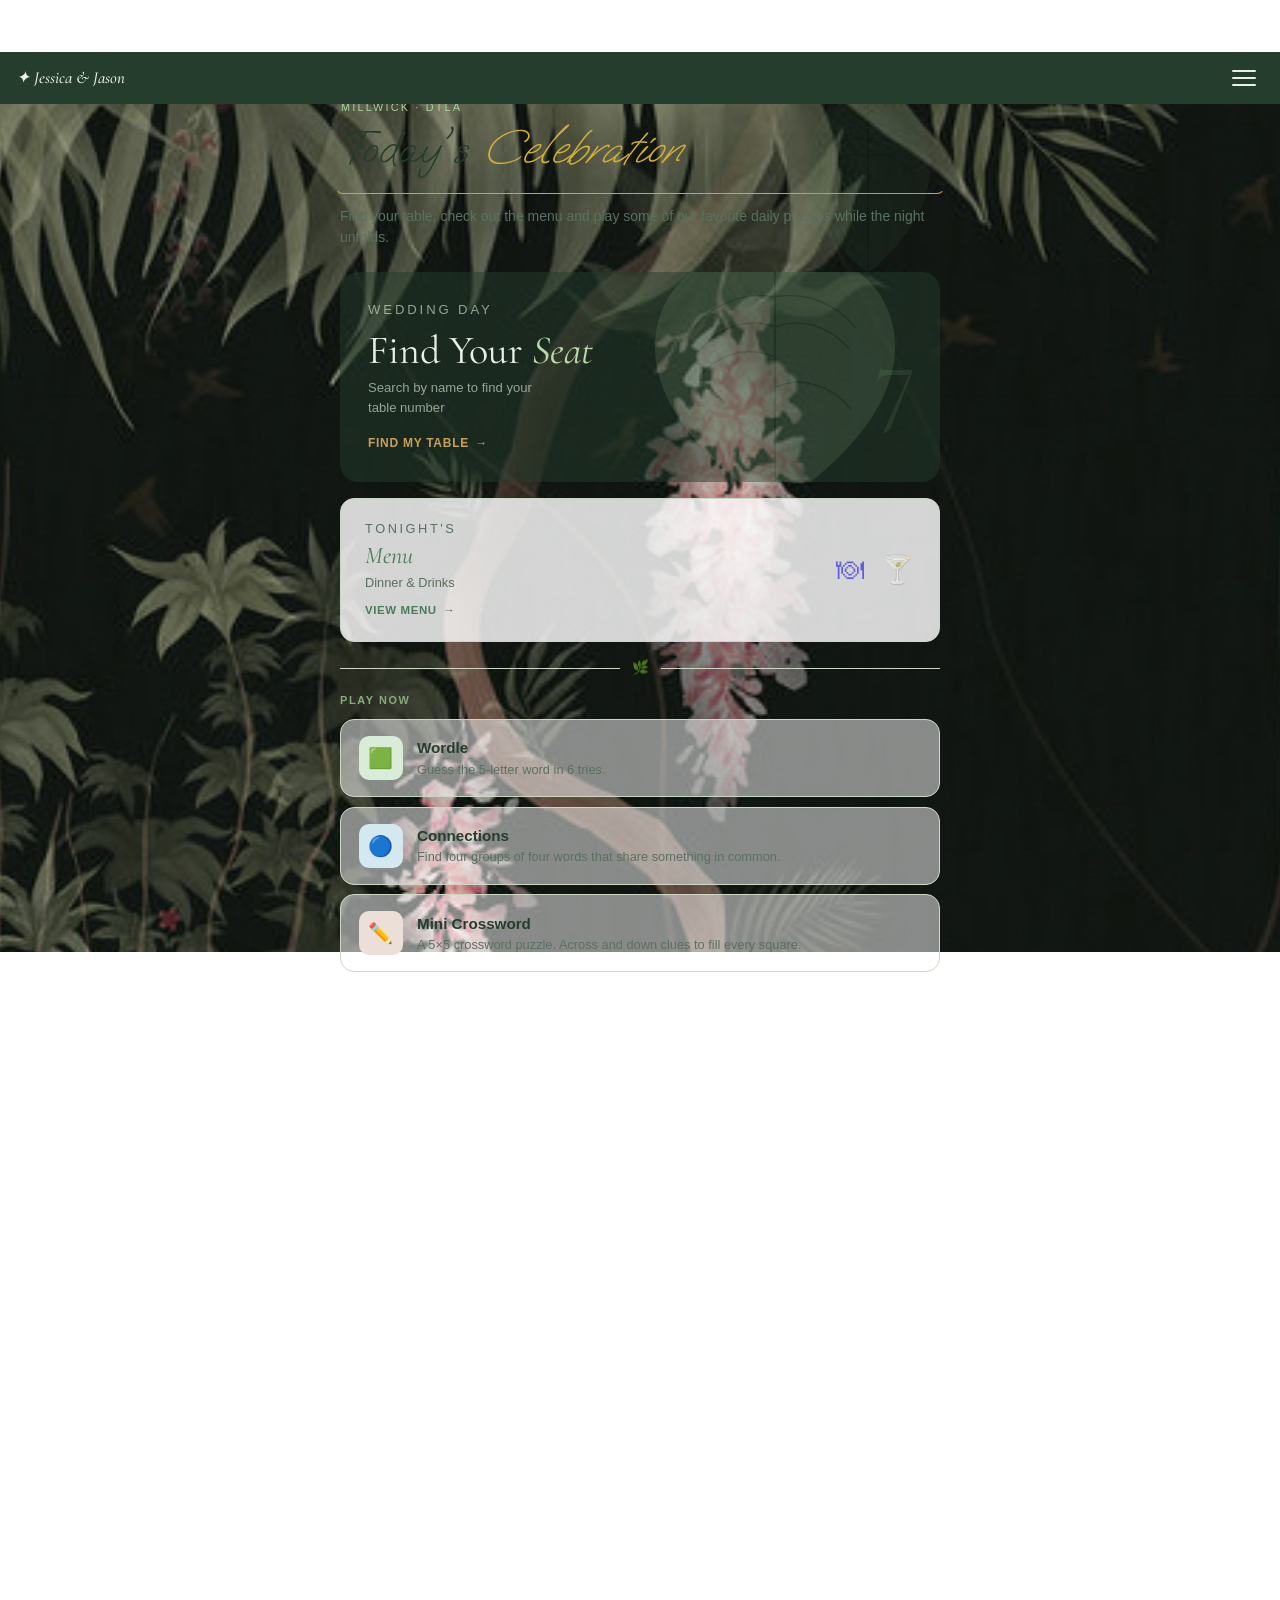
==== index.html @ 80c21cf7 "scrolling fix" ====
<!DOCTYPE html>
<html lang="en">
<head>
  <meta charset="UTF-8" />
  <link rel="icon" href="data:image/svg+xml,<svg xmlns='http://www.w3.org/2000/svg' viewBox='0 0 100 100'><text y='.9em' font-size='90'>🌿</text></svg>" />
  <meta name="viewport" content="width=device-width, initial-scale=1.0" />
  <title>Jessica & Jason</title>
  <link rel="stylesheet" href="style.css" />
  <link rel="preconnect" href="https://fonts.googleapis.com">
  <link href="https://fonts.googleapis.com/css2?family=Cormorant+Garamond:ital,wght@0,400;0,500;1,400;1,500&family=Oooh+Baby&display=swap" rel="stylesheet">
  <style>

    

    /* ============================================================
       BACKGROUND — on html element, never moves no matter what
       ============================================================ */

    /* The trick: put background on html, lock body, scroll an inner div */

    /* ============================================================
       SPLASH — full viewport height, normal scroll flow
       Chrome: JS below sets position:fixed so text never moves
       Safari: stays position:relative (fixed is buggy on Safari)
       ============================================================ */
    .splash {
      height: 100dvh;
      display: flex;
      flex-direction: column;
      align-items: center;
      justify-content: center;
      text-align: center;
      padding: 2rem;
      position: relative;
    }

    /* Chrome gets fixed splash via JS — this class is added by JS */
    .splash.fixed-splash {
      position: fixed;
      inset: 0;
      height: 100%;
      z-index: 10;
    }

    /* When splash is fixed, we need a spacer to push content below */
    .splash-spacer {
      display: none;
      height: 100dvh;
    }

    .splash-spacer.active {
      display: block;
    }

    .splash-eyebrow {
      font-size: 0.68rem;
      letter-spacing: 0.28em;
      text-transform: uppercase;
      color: rgba(255,255,255,0.65);
      margin-bottom: 1rem;
    }

    .splash-title {
      font-family: "Oooh Baby", cursive;
      font-size: clamp(2.8rem, 12vw, 5rem);
      font-weight: 100;
      color: #ffffff;
      line-height: 1.15;
      margin-bottom: 0.75rem;
      text-shadow: 0 2px 24px rgba(0,0,0,0.5);
    }

    .splash-title em {
      font-style: italic;
      color: #D3AF37;
    }

    .splash-sub {
      font-size: 0.875rem;
      color: rgba(255,255,255,0.6);
      max-width: 28ch;
      line-height: 1.6;
    }

    /* Bouncing scroll indicator */
    .scroll-hint {
      position: absolute;
      bottom: 2.5rem;
      left: 50%;
      transform: translateX(-50%);
      display: flex;
      flex-direction: column;
      align-items: center;
      gap: 0.4rem;
      color: rgba(255,255,255,0.4);
      font-size: 0.6rem;
      letter-spacing: 0.18em;
      text-transform: uppercase;
      white-space: nowrap;
      animation: bounce 2s ease infinite;
    }

    .scroll-hint::after {
      content: '↓';
      font-size: 1rem;
    }

    @keyframes bounce {
      0%, 100% { transform: translateX(-50%) translateY(0); }
      50%       { transform: translateX(-50%) translateY(8px); }
    }

    /* ============================================================
       CONTENT PANEL
       ============================================================ */
    .content-panel {
      background: transparent;
      border-radius: 24px 24px 0 0;
      position: relative;
      z-index: 5;
      padding: 2rem 1rem 4rem;
      will-change: transform;
    }

    .content-inner {
      max-width: 600px;
      margin: 0 auto;
    }

    /* ---- Hero inside content panel ---- */
    .hero {
      padding: 0 0 1.5rem;
      position: relative;
    }

    .hero-eyebrow {
      font-size: 0.68rem;
      letter-spacing: 0.2em;
      text-transform: uppercase;
      color: var(--sage-mid);
      margin-bottom: 0.5rem;
    }

    .hero p.desc {
      color: var(--text-muted);
      font-size: 0.875rem;
      margin-top: 0.5rem;
    }

    /* ---- Hero badge ---- */
    .hero-badge {
      border: 1px solid transparent;
      border-top-color: var(--gold-warm);
      border-bottom-color: var(--gold-warm);
      padding: 0.875rem 5px;
      margin: 0 -5px 0.75rem;
      width: calc(100% + 10px);
      background: rgba(255,255,255,0.0);
      border-radius: 8px;
    }

    .hero-badge .hero-eyebrow { color: #A8D299; }

    .hero h1 {
      font-family: "Oooh Baby", cursive;
      font-size: clamp(2.4rem, 8vw, 3rem);
      font-weight: 100;
      color: var(--forest);
      line-height: 1.1;
      margin-bottom: 0.2rem;
    }

    .hero h1 em {
      font-style: italic;
      color: #D3AF37;
    }

    /* ---- Leaf SVG watermark ---- */
    .leaf-watermark {
      position: absolute;
      right: -0.5rem;
      top: 0;
      opacity: 0.1;
      pointer-events: none;
    }

    /* ---- Find Your Seat tile ---- */
    .seat-tile {
      display: block;
      text-decoration: none;
      border-radius: 18px;
      overflow: hidden;
      position: relative;
      margin-bottom: 1rem;
      background: rgba(37, 61, 44, 0.5);
      min-height: 180px;
      padding: 1.75rem;
    }

    .seat-tile .tile-leaves {
      position: absolute;
      right: 0; top: 0; bottom: 0;
      width: 55%;
      opacity: 0.13;
      pointer-events: none;
      display: flex;
      align-items: center;
      justify-content: center;
    }

    .seat-tile-eyebrow {
      font-size: 0.65rem;
      letter-spacing: 0.22em;
      text-transform: uppercase;
      color: var(--gold-warm);
      margin-bottom: 0.5rem;
      position: relative;
    }

    .seat-tile h2 {
      font-family: 'Cormorant Garamond', Georgia, serif;
      font-size: clamp(1.8rem, 5vw, 2.5rem);
      font-weight: 400;
      color: #e8f0e4;
      line-height: 1.1;
      margin-bottom: 0.4rem;
      position: relative;
    }

    .seat-tile h2 em { font-style: italic; color: #b8d8a8; }

    .seat-tile p {
      font-size: 0.82rem;
      color: rgba(200,220,196,0.7);
      max-width: 26ch;
      position: relative;
    }

    .seat-tile .tile-cta {
      display: inline-flex;
      align-items: center;
      gap: 0.4rem;
      margin-top: 1rem;
      font-size: 0.75rem;
      font-weight: 600;
      color: var(--gold-warm);
      letter-spacing: 0.06em;
      text-transform: uppercase;
      position: relative;
    }

    .seat-tile .tile-cta::after { content: '→'; }

    .corner-number {
      position: absolute;
      right: 1.5rem;
      top: 50%;
      transform: translateY(-50%);
      font-family: 'Cormorant Garamond', Georgia, serif;
      font-size: 6rem;
      font-weight: 400;
      color: rgba(140,200,120,0.12);
      line-height: 1;
      user-select: none;
      transition: opacity 0.5s;
    }

    /* ---- Menu tile ---- */
    .menu-tile {
      display: flex;
      align-items: center;
      justify-content: space-between;
      text-decoration: none;
      border-radius: 14px;
      border: 1px solid var(--border);
      background: rgba(255,255,255,0.82);
      padding: 1.25rem 1.5rem;
      margin-bottom: 1rem;
    }

    .menu-tile-eyebrow {
      font-size: 0.65rem;
      letter-spacing: 0.2em;
      text-transform: uppercase;
      color: var(--sage-mid);
      margin-bottom: 0.3rem;
    }

    .menu-tile h2 {
      font-family: 'Cormorant Garamond', Georgia, serif;
      font-size: 1.5rem;
      font-weight: 400;
      color: var(--forest);
      line-height: 1.1;
      margin-bottom: 0.25rem;
    }

    .menu-tile h2 em { font-style: italic; color: var(--sage-deep); }
    .menu-tile p { font-size: 0.8rem; color: var(--text-muted); }

    .menu-tile .tile-cta {
      display: inline-flex;
      align-items: center;
      gap: 0.4rem;
      margin-top: 0.6rem;
      font-size: 0.72rem;
      font-weight: 600;
      color: var(--sage-deep);
      letter-spacing: 0.05em;
      text-transform: uppercase;
    }

    .menu-tile .tile-cta::after { content: '→'; }
    .menu-tile-icons { font-size: 1.75rem; flex-shrink: 0; opacity: 0.55; }

    /* ---- Divider ---- */
    .leaf-divider {
      display: flex;
      align-items: center;
      gap: 0.75rem;
      margin-bottom: 0.875rem;
      color: var(--sage-mid);
    }

    .leaf-divider::before,
    .leaf-divider::after {
      content: '';
      flex: 1;
      height: 1px;
      background: var(--border);
    }

    .leaf-divider span { font-size: 0.85rem; opacity: 0.7; }

    @media (max-width: 480px) {
      .seat-tile { padding: 1.25rem; min-height: 160px; }
      .corner-number { font-size: 4.5rem; right: 0.75rem; }
      .leaf-watermark { display: none; }
      .content-panel { padding: 1.5rem 1rem 4rem; }
    }
  </style>
</head>
<body>

  <script>
    // Background that never moves on Chrome or Safari mobile.
    // Approach: inject into <body> (not html), use screen dimensions,
    // and nest inside a fixed wrapper to force proper GPU compositing on Safari.
    (function() {
      var W = window.screen.width;
      var H = window.screen.height;
      var size = Math.max(W, H) + 200; // always oversized

      // Outer wrapper: fixed to viewport, never scrolls
      var wrap = document.createElement('div');
      wrap.style.cssText = [
        'position:fixed',
        'top:0','left:0',
        'width:100%','height:100%',
        'z-index:-1',
        'pointer-events:none',
        'overflow:hidden',
        // Force own compositing layer on Safari
        '-webkit-transform:translate3d(0,0,0)',
        'transform:translate3d(0,0,0)'
      ].join(';');

      // Inner div: the actual background, slightly oversized
      var bg = document.createElement('div');
      bg.style.cssText = [
        'position:absolute',
        'top:-50px','left:-50px',
        'width:calc(100% + 100px)',
        'height:' + size + 'px',
        'background-image:url("background.jpg")',
        'background-size:cover',
        'background-position:center top',
        'background-repeat:no-repeat',
        // Another compositing hint
        '-webkit-transform:translate3d(0,0,0)',
        'transform:translate3d(0,0,0)',
        'will-change:transform'
      ].join(';');

      wrap.appendChild(bg);
      document.body.insertBefore(wrap, document.body.firstChild);

      // Strip any competing CSS backgrounds
      document.documentElement.style.background = 'transparent';
      document.body.style.background = 'transparent';
    })();
  </script>

  <!-- NAV -->
  <nav class="site-nav">
    <a href="index.html" class="logo">✦ Jessica &amp; Jason</a>
    <button class="nav-toggle" id="navToggle" aria-label="Open menu">
      <span></span><span></span><span></span>
    </button>
    <ul class="nav-links" id="navLinks">
      <li><a href="find-your-seat.html">Find Seat</a></li>
      <li><a href="menu.html">Menu</a></li>
      <li><a href="wordle.html">Wordle</a></li>
      <li><a href="connections.html">Connections</a></li>
      <li><a href="crossword.html">Crossword</a></li>
    </ul>
  </nav>
  <script>
    (function() {
      var t = document.getElementById('navToggle');
      var l = document.getElementById('navLinks');
      if (!t) return;
      t.addEventListener('click', function() { t.classList.toggle('open'); l.classList.toggle('open'); });
      l.querySelectorAll('a').forEach(function(a) {
        a.addEventListener('click', function() { t.classList.remove('open'); l.classList.remove('open'); });
      });
    })();
  </script>

  <!-- SPLASH — full viewport, user scrolls naturally past it -->
  <div class="splash" id="splash">
    <p class="splash-eyebrow">Millwick · DTLA · September 5, 2026</p>
    <p class="splash-title">Today's <em>Celebration</em></p>
    <p class="splash-sub">Find your table, check out the menu, and play a few puzzles while the night unfolds.</p>
    <div class="scroll-hint">scroll</div>
  </div>
  <!-- Spacer only used on Chrome when splash is fixed -->
  <div class="splash-spacer" id="splashSpacer"></div>

  <!-- CONTENT PANEL — slides up naturally as user scrolls -->
  <div class="content-panel">
    <div class="content-inner">

      <div class="hero">
        <svg class="leaf-watermark" width="160" height="200" viewBox="0 0 180 220" fill="none" xmlns="http://www.w3.org/2000/svg">
          <path d="M90 210 C90 210 20 160 20 90 C20 40 55 10 90 10 C125 10 160 40 160 90 C160 160 90 210 90 210Z" fill="#4a7c59"/>
          <path d="M90 10 L90 210" stroke="#253d2c" stroke-width="1.5"/>
          <path d="M90 60 C70 55 50 65 40 80" stroke="#253d2c" stroke-width="1" stroke-linecap="round"/>
          <path d="M90 80 C75 72 58 78 48 92" stroke="#253d2c" stroke-width="1" stroke-linecap="round"/>
          <path d="M90 100 C72 92 56 98 46 112" stroke="#253d2c" stroke-width="1" stroke-linecap="round"/>
          <path d="M90 80 C105 72 122 78 132 92" stroke="#253d2c" stroke-width="1" stroke-linecap="round"/>
          <path d="M90 60 C110 55 130 65 140 80" stroke="#253d2c" stroke-width="1" stroke-linecap="round"/>
        </svg>
        <div class="hero-badge">
          <p class="hero-eyebrow">Millwick · DTLA</p>
          <h1>Today's <em>Celebration</em></h1>
        </div>
        <p class="desc">Find your table, check out the menu and play some of our favorite daily puzzles while the night unfolds.</p>
      </div>

      <!-- Find Your Seat -->
      <a href="find-your-seat.html" class="seat-tile">
        <div class="tile-leaves">
          <svg width="300" height="280" viewBox="0 0 300 280" fill="none" xmlns="http://www.w3.org/2000/svg">
            <path d="M150 270 C150 270 30 200 30 110 C30 45 88 8 150 8 C212 8 270 45 270 110 C270 200 150 270 150 270Z" fill="#b8d8a8"/>
            <path d="M150 8 L150 270" stroke="#4a7c59" stroke-width="2"/>
            <path d="M150 60 C118 54 88 68 70 90" stroke="#4a7c59" stroke-width="1.5" stroke-linecap="round"/>
            <path d="M150 90 C122 80 94 90 76 112" stroke="#4a7c59" stroke-width="1.5" stroke-linecap="round"/>
            <path d="M150 120 C120 108 92 118 74 140" stroke="#4a7c59" stroke-width="1.5" stroke-linecap="round"/>
            <path d="M150 150 C178 138 208 150 226 172" stroke="#4a7c59" stroke-width="1.5" stroke-linecap="round"/>
            <path d="M150 90 C178 80 206 90 224 112" stroke="#4a7c59" stroke-width="1.5" stroke-linecap="round"/>
            <path d="M150 60 C182 54 212 68 230 90" stroke="#4a7c59" stroke-width="1.5" stroke-linecap="round"/>
          </svg>
        </div>
        <p class="seat-tile-eyebrow">Wedding Day</p>
        <h2>Find Your <em>Seat</em></h2>
        <p>Search by name to find your table number</p>
        <span class="tile-cta">Find my table</span>
        <div class="corner-number" id="cornerNum">7</div>
      </a>

      <!-- Menu tile -->
      <a href="menu.html" class="menu-tile">
        <div class="menu-tile-left">
          <p class="menu-tile-eyebrow">Tonight's</p>
          <h2><em>Menu</em></h2>
          <p>Dinner &amp; Drinks</p>
          <span class="tile-cta">View menu</span>
        </div>
        <div class="menu-tile-icons">🍽&nbsp;&nbsp;🍸</div>
      </a>

      <div class="leaf-divider"><span>🌿</span></div>
      <p class="section-label">Play now</p>

      <div class="game-grid">
        <a href="wordle.html" class="game-card">
          <div class="icon icon-wordle">🟩</div>
          <div>
            <h2>Wordle</h2>
            <p>Guess the 5-letter word in 6 tries.</p>
          </div>
        </a>
        <a href="connections.html" class="game-card">
          <div class="icon icon-connect">🔵</div>
          <div>
            <h2>Connections</h2>
            <p>Find four groups of four words that share something in common.</p>
          </div>
        </a>
        <a href="crossword.html" class="game-card">
          <div class="icon icon-cross">✏️</div>
          <div>
            <h2>Mini Crossword</h2>
            <p>A 5×5 crossword puzzle. Across and down clues to fill every square.</p>
          </div>
        </a>
      </div>

    </div>
  </div>

  <script>
    const nums = [3, 7, 12, 5, 1, 9, 4, 8, 2, 6];
    let ni = 0;
    const el = document.getElementById('cornerNum');
    setInterval(() => {
      el.style.opacity = '0';
      setTimeout(() => {
        ni = (ni + 1) % nums.length;
        el.textContent = nums[ni];
        el.style.opacity = '1';
      }, 400);
    }, 3200);

    // ── Smooth one-time splash transition ──
    (function() {
      var splash = document.getElementById('splash');
      var spacer = document.getElementById('splashSpacer');
      var panel  = document.querySelector('.content-panel');
      var done   = false;

      var isSafari = /^((?!chrome|android).)*safari/i.test(navigator.userAgent);

      // Chrome: fix splash so it can't scroll with page
      if (!isSafari) {
        splash.classList.add('fixed-splash');
        spacer.classList.add('active');
      }

      function dismiss() {
        if (done) return;
        done = true;
        window.removeEventListener('scroll', dismiss);

        // Step 1: immediately stop any ongoing scroll momentum
        window.scrollTo({ top: window.scrollY, behavior: 'instant' });

        // Step 2: fade out splash over 600ms
        splash.style.transition = 'opacity 0.6s ease';
        splash.style.opacity = '0';

        // Step 3: simultaneously scroll to content top smoothly
        // Use a JS animation instead of scrollIntoView to control timing exactly
        var startY   = window.scrollY;
        var targetY  = panel.offsetTop;
        var duration = 600; // match splash fade
        var startT   = null;

        function easeInOut(t) {
          return t < 0.5 ? 2*t*t : -1+(4-2*t)*t;
        }

        function animateScroll(timestamp) {
          if (!startT) startT = timestamp;
          var progress = Math.min((timestamp - startT) / duration, 1);
          window.scrollTo(0, startY + (targetY - startY) * easeInOut(progress));
          if (progress < 1) {
            requestAnimationFrame(animateScroll);
          } else {
            // Step 4: remove splash + spacer after animation completes
            if (splash.parentNode) splash.parentNode.removeChild(splash);
            if (spacer && spacer.parentNode) spacer.parentNode.removeChild(spacer);

            // Step 5: lock — prevent scrolling above panel ever again
            var locked = panel.offsetTop;
            window.addEventListener('scroll', function lockScroll() {
              if (window.scrollY < locked - 5) {
                window.scrollTo({ top: locked, behavior: 'instant' });
              }
            }, { passive: true });
          }
        }

        requestAnimationFrame(animateScroll);
      }

      // Only allow dismiss after user has been on page for at least 2 seconds
      // AND has scrolled more than 80% of the viewport height intentionally
      var pageLoadTime = Date.now();

      function onScroll() {
        var timeOnPage = Date.now() - pageLoadTime;
        var scrolledEnough = window.scrollY > window.innerHeight * 0.8;
        var waitedEnough = timeOnPage > 2000;
        if (scrolledEnough && waitedEnough) dismiss();
      }

      window.addEventListener('scroll', onScroll, { passive: true });
    })();
  </script>
</body>
</html>
---- style.css ----
/* ==============================
   JESSICA & JASON — Millwick DTLA
   Mobile-first, optimized for phones
   ============================== */

@import url('https://fonts.googleapis.com/css2?family=Cormorant+Garamond:ital,wght@0,400;0,500;1,400;1,500&display=swap');

*, *::before, *::after { box-sizing: border-box; margin: 0; padding: 0; }

/* ============================================================
   BACKGROUND
   Handled entirely by JS in index.html using screen.height.
   This works on both Chrome and Safari mobile — no CSS background needed.
   ============================================================ */
html {
  /* Background set by JS using screen.height — works on both Chrome and Safari */
  background: transparent;
  min-height: 100%;
}

:root {
  --sage-pale:    #eef2ec;
  --sage-soft:    #d6e2d0;
  --sage-mid:     #8aab7e;
  --sage-deep:    #4a7c59;
  --forest:       #253d2c;
  --forest-dark:  #182a1e;
  --gold-warm:    #c8a05a;
  --gold-pale:    #f5ead8;
  --brick-warm:   #8b4f3a;
  --bg:           transparent;
  --surface:      rgba(255, 255, 255, 0.5);
  --border:       #ccd8c5;
  --text:         #1e2e22;
  --text-muted:   #5a7060;
  --radius:       8px;
  --radius-lg:    14px;
  --nav-h:        52px;
}

body {
  font-family: -apple-system, BlinkMacSystemFont, "Segoe UI", sans-serif;
  background: transparent;
  color: var(--text);
  min-height: 100vh;
  line-height: 1.5;
  -webkit-text-size-adjust: 100%;
  overflow-x: hidden;
}

/* ============================================================
   NAV
   ============================================================ */
.site-nav {
  background: var(--forest);
  padding: 0 1rem;
  display: flex;
  align-items: center;
  justify-content: space-between;
  height: var(--nav-h);
  position: sticky;
  top: 0;
  z-index: 200;
}

.site-nav .logo {
  font-family: 'Cormorant Garamond', Georgia, serif;
  font-size: 1.05rem;
  font-weight: 500;
  font-style: italic;
  text-decoration: none;
  color: #e8f0e4;
  white-space: nowrap;
  flex-shrink: 0;
}

.nav-toggle {
  display: flex;
  flex-direction: column;
  justify-content: center;
  gap: 5px;
  background: none;
  border: none;
  cursor: pointer;
  padding: 8px;
  margin-left: auto;
  z-index: 201;
  -webkit-tap-highlight-color: transparent;
}

.nav-toggle span {
  display: block;
  width: 24px;
  height: 2px;
  background: #e8f0e4;
  border-radius: 2px;
  transition: transform 0.25s ease, opacity 0.25s ease;
  transform-origin: center;
}

.nav-toggle.open span:nth-child(1) { transform: translateY(7px) rotate(45deg); }
.nav-toggle.open span:nth-child(2) { opacity: 0; transform: scaleX(0); }
.nav-toggle.open span:nth-child(3) { transform: translateY(-7px) rotate(-45deg); }

.nav-links {
  display: none;
  flex-direction: column;
  position: fixed;
  top: var(--nav-h);
  left: 0; right: 0;
  background: var(--forest-dark);
  list-style: none;
  padding: 0.5rem 0 1rem;
  z-index: 199;
  box-shadow: 0 8px 32px rgba(0,0,0,0.3);
}

.nav-links.open { display: flex; }
.nav-links li { width: 100%; }

.nav-links a {
  display: block;
  text-decoration: none;
  color: rgba(232,240,228,0.75);
  font-size: 1rem;
  font-weight: 500;
  padding: 0.9rem 1.5rem;
  border-bottom: 1px solid rgba(255,255,255,0.05);
  transition: background 0.15s, color 0.15s;
  -webkit-tap-highlight-color: transparent;
}

.nav-links a:active,
.nav-links a.active {
  background: rgba(255,255,255,0.08);
  color: #e8f0e4;
}

/* ---- PAGE LAYOUT ---- */
.page-wrapper {
  max-width: 600px;
  margin: 0 auto;
  padding: 1.25rem 1rem 3rem;
}

.page-title {
  font-family: 'Cormorant Garamond', Georgia, serif;
  font-size: 1.75rem;
  font-weight: 500;
  margin-bottom: 0.2rem;
  color: var(--forest);
}

.page-subtitle {
  color: var(--text-muted);
  font-size: 0.875rem;
  margin-bottom: 1.25rem;
}

/* ---- BUTTON ---- */
.btn {
  display: inline-flex;
  align-items: center;
  justify-content: center;
  gap: 0.4rem;
  padding: 0.65rem 1.1rem;
  border-radius: var(--radius);
  font-size: 0.875rem;
  font-weight: 600;
  cursor: pointer;
  border: none;
  transition: opacity 0.15s, transform 0.1s;
  -webkit-tap-highlight-color: transparent;
  touch-action: manipulation;
}

.btn:active { transform: scale(0.97); }
.btn-primary  { background: var(--forest); color: #e8f0e4; }
.btn-secondary { background: var(--surface); color: var(--text); border: 1px solid var(--border); }
.btn-secondary:active { background: var(--sage-pale); }

/* ---- GAME CARD ---- */
.game-grid { display: grid; grid-template-columns: 1fr; gap: 0.6rem; }

.game-card {
  background: var(--surface);
  border: 1px solid var(--border);
  border-radius: var(--radius-lg);
  padding: 1rem 1.1rem;
  text-decoration: none;
  color: var(--text);
  display: flex;
  align-items: center;
  gap: 0.9rem;
  -webkit-tap-highlight-color: transparent;
  touch-action: manipulation;
}

.game-card:active { border-color: var(--sage-mid); }

.game-card .icon {
  width: 44px; height: 44px;
  border-radius: 10px;
  display: flex; align-items: center; justify-content: center;
  font-size: 1.25rem;
  flex-shrink: 0;
}

.icon-wordle  { background: #d8ecd8; }
.icon-connect { background: #d4e8f0; }
.icon-cross   { background: #ecdfd8; }

.game-card h2 { font-size: 0.95rem; font-weight: 700; margin-bottom: 0.1rem; color: var(--forest); }
.game-card p  { font-size: 0.8rem; color: var(--text-muted); line-height: 1.3; }

/* ---- WIN / LOSE banner ---- */
.result-banner {
  padding: 0.875rem 1rem;
  border-radius: var(--radius);
  font-weight: 600;
  font-size: 0.9rem;
  text-align: center;
  margin-top: 1rem;
  display: none;
}
.result-banner.win  { background: #d8edd8; color: var(--sage-deep); border: 1px solid #b8d8b8; }
.result-banner.lose { background: #f5e8e4; color: var(--brick-warm); border: 1px solid #e0c8c0; }
.result-banner.show { display: block; }

/* ============================================================
   KEYBOARD — fixed to bottom on Wordle
   ============================================================ */
.keyboard {
  position: fixed;
  bottom: 0; left: 0; right: 0;
  background: var(--bg);
  border-top: 1px solid var(--border);
  padding: 8px 4px 12px;
  display: flex;
  flex-direction: column;
  gap: 5px;
  align-items: center;
  z-index: 100;
}

.keyboard-row {
  display: flex;
  gap: 4px;
  width: 100%;
  max-width: 500px;
  padding: 0 4px;
  justify-content: center;
}

.key {
  flex: 1;
  height: 46px;
  max-width: 38px;
  border-radius: 6px;
  border: none;
  background: var(--sage-soft);
  color: var(--text);
  font-size: 0.8rem;
  font-weight: 700;
  cursor: pointer;
  display: flex;
  align-items: center;
  justify-content: center;
  -webkit-tap-highlight-color: transparent;
  touch-action: manipulation;
  transition: background 0.1s;
}

.key.wide   { max-width: 52px; font-size: 0.65rem; }
.key.correct { background: var(--sage-deep); color: #fff; }
.key.present { background: var(--gold-warm); color: #fff; }
.key.absent  { background: #8a9e8a; color: #fff; }

/* ---- TOAST ---- */
.toast-container {
  position: fixed;
  top: calc(var(--nav-h) + 10px);
  left: 50%;
  transform: translateX(-50%);
  z-index: 999;
  display: flex;
  flex-direction: column;
  gap: 6px;
  pointer-events: none;
  align-items: center;
}

.toast {
  background: var(--forest);
  color: #e8f0e4;
  padding: 0.55rem 1.1rem;
  border-radius: 999px;
  font-size: 0.85rem;
  font-weight: 600;
  animation: toastIn 0.2s ease, toastOut 0.3s ease 1.7s forwards;
  white-space: nowrap;
}

@keyframes toastIn  { from { opacity:0; transform:translateY(-6px); } to { opacity:1; transform:translateY(0); } }
@keyframes toastOut { from { opacity:1; } to { opacity:0; } }

/* ---- SECTION LABEL ---- */
.section-label {
  font-size: 0.68rem;
  font-weight: 700;
  letter-spacing: 0.15em;
  text-transform: uppercase;
  color: var(--sage-mid);
  margin-bottom: 0.65rem;
}
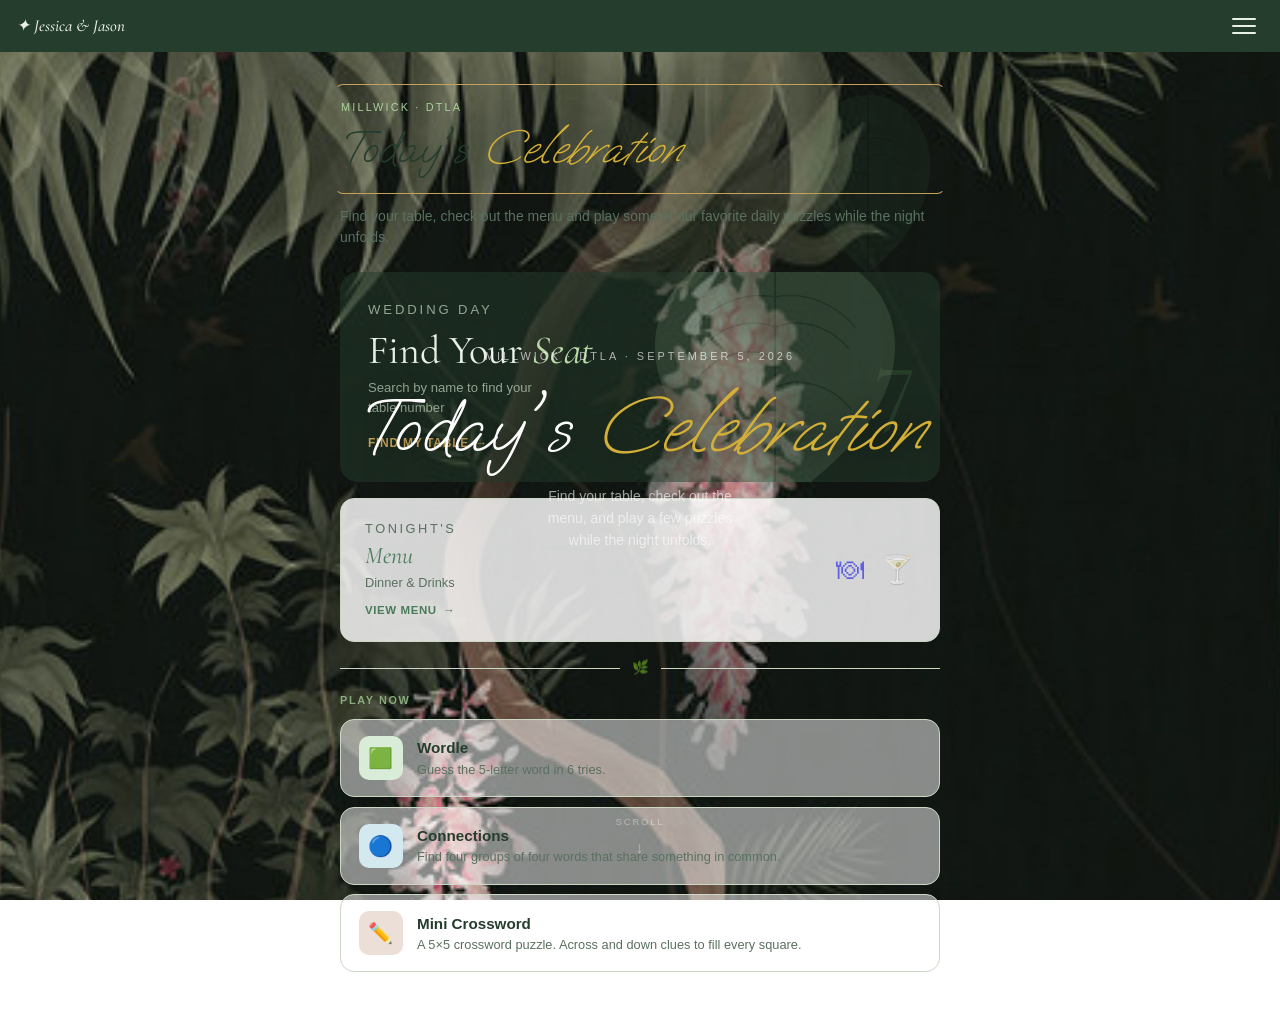
==== commit a5a4fba0: "scrolling fix" ====
--- a/index.html
+++ b/index.html
@@ -19,38 +19,31 @@
     /* The trick: put background on html, lock body, scroll an inner div */
 
     /* ============================================================
-       SPLASH — full viewport height, normal scroll flow
-       Chrome: JS below sets position:fixed so text never moves
-       Safari: stays position:relative (fixed is buggy on Safari)
+       SPLASH — fixed overlay on top of content, both browsers
+       Content panel is already at scroll position 0 underneath
        ============================================================ */
     .splash {
-      height: 100dvh;
+      position: fixed;
+      inset: 0;
+      z-index: 20;
       display: flex;
       flex-direction: column;
       align-items: center;
       justify-content: center;
       text-align: center;
       padding: 2rem;
-      position: relative;
-    }
-
-    /* Chrome gets fixed splash via JS — this class is added by JS */
-    .splash.fixed-splash {
-      position: fixed;
-      inset: 0;
-      height: 100%;
-      z-index: 10;
-    }
-
-    /* When splash is fixed, we need a spacer to push content below */
-    .splash-spacer {
-      display: none;
-      height: 100dvh;
-    }
-
-    .splash-spacer.active {
-      display: block;
-    }
+      /* Transition only opacity — no layout changes */
+      transition: opacity 0.7s ease;
+      pointer-events: all;
+    }
+
+    .splash.dismissed {
+      opacity: 0;
+      pointer-events: none;
+    }
+
+    /* Spacer not needed anymore — content is already at top */
+    .splash-spacer { display: none !important; }
 
     .splash-eyebrow {
       font-size: 0.68rem;
@@ -523,76 +516,36 @@
       }, 400);
     }, 3200);
 
-    // ── Smooth one-time splash transition ──
+    // ── Splash dismiss — overlay fades, no scroll jump, no repaint ──
+    // Splash is position:fixed so content panel is already at scrollY:0 beneath it.
+    // Dismiss = pure CSS opacity transition. Nothing moves. Nothing repaints.
     (function() {
-      var splash = document.getElementById('splash');
-      var spacer = document.getElementById('splashSpacer');
-      var panel  = document.querySelector('.content-panel');
-      var done   = false;
-
-      var isSafari = /^((?!chrome|android).)*safari/i.test(navigator.userAgent);
-
-      // Chrome: fix splash so it can't scroll with page
-      if (!isSafari) {
-        splash.classList.add('fixed-splash');
-        spacer.classList.add('active');
-      }
+      var splash       = document.getElementById('splash');
+      var done         = false;
+      var pageLoadTime = Date.now();
 
       function dismiss() {
         if (done) return;
         done = true;
-        window.removeEventListener('scroll', dismiss);
-
-        // Step 1: immediately stop any ongoing scroll momentum
-        window.scrollTo({ top: window.scrollY, behavior: 'instant' });
-
-        // Step 2: fade out splash over 600ms
-        splash.style.transition = 'opacity 0.6s ease';
-        splash.style.opacity = '0';
-
-        // Step 3: simultaneously scroll to content top smoothly
-        // Use a JS animation instead of scrollIntoView to control timing exactly
-        var startY   = window.scrollY;
-        var targetY  = panel.offsetTop;
-        var duration = 600; // match splash fade
-        var startT   = null;
-
-        function easeInOut(t) {
-          return t < 0.5 ? 2*t*t : -1+(4-2*t)*t;
-        }
-
-        function animateScroll(timestamp) {
-          if (!startT) startT = timestamp;
-          var progress = Math.min((timestamp - startT) / duration, 1);
-          window.scrollTo(0, startY + (targetY - startY) * easeInOut(progress));
-          if (progress < 1) {
-            requestAnimationFrame(animateScroll);
-          } else {
-            // Step 4: remove splash + spacer after animation completes
-            if (splash.parentNode) splash.parentNode.removeChild(splash);
-            if (spacer && spacer.parentNode) spacer.parentNode.removeChild(spacer);
-
-            // Step 5: lock — prevent scrolling above panel ever again
-            var locked = panel.offsetTop;
-            window.addEventListener('scroll', function lockScroll() {
-              if (window.scrollY < locked - 5) {
-                window.scrollTo({ top: locked, behavior: 'instant' });
-              }
-            }, { passive: true });
-          }
-        }
-
-        requestAnimationFrame(animateScroll);
+        window.removeEventListener('scroll', onScroll);
+
+        // Scroll back to top instantly (in case user scrolled)
+        // so content panel is fully visible at position 0
+        window.scrollTo({ top: 0, behavior: 'instant' });
+
+        // Fade out the fixed overlay — content beneath is already there
+        splash.classList.add('dismissed');
+
+        // Remove from DOM after CSS transition completes
+        setTimeout(function() {
+          if (splash.parentNode) splash.parentNode.removeChild(splash);
+        }, 800);
       }
 
-      // Only allow dismiss after user has been on page for at least 2 seconds
-      // AND has scrolled more than 80% of the viewport height intentionally
-      var pageLoadTime = Date.now();
-
       function onScroll() {
-        var timeOnPage = Date.now() - pageLoadTime;
+        var timeOnPage     = Date.now() - pageLoadTime;
         var scrolledEnough = window.scrollY > window.innerHeight * 0.8;
-        var waitedEnough = timeOnPage > 2000;
+        var waitedEnough   = timeOnPage > 2000;
         if (scrolledEnough && waitedEnough) dismiss();
       }
 
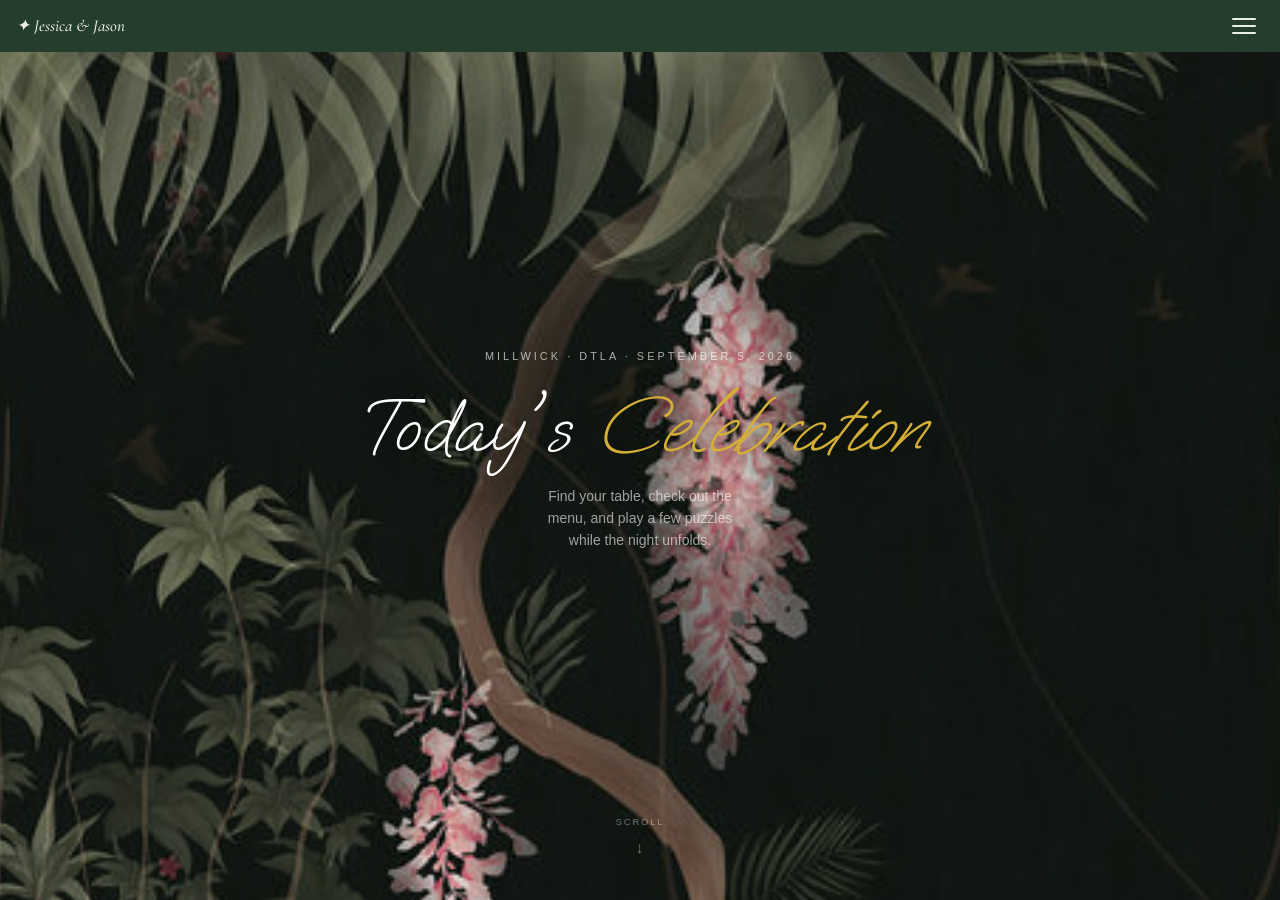
==== commit 45ad09cf: "scrolling fix" ====
--- a/index.html
+++ b/index.html
@@ -13,15 +13,26 @@
     
 
     /* ============================================================
-       BACKGROUND — on html element, never moves no matter what
+       LAYOUT — two fixed layers, independent scroll container
+       Splash: fixed, z-index 20, fades out
+       Content: fixed, z-index 5, always rendered, never moves
+       Scroll container: intercepts scroll events only
        ============================================================ */
 
-    /* The trick: put background on html, lock body, scroll an inner div */
-
-    /* ============================================================
-       SPLASH — fixed overlay on top of content, both browsers
-       Content panel is already at scroll position 0 underneath
-       ============================================================ */
+    /* Fake scroll container — just to capture scroll events */
+    .scroll-capture {
+      position: fixed;
+      inset: 0;
+      overflow-y: scroll;
+      z-index: 15; /* above content, below splash */
+      pointer-events: none; /* doesn't block taps */
+    }
+
+    .scroll-capture-inner {
+      height: 300vh; /* tall enough to scroll */
+    }
+
+    /* Splash: fixed, moves up via JS transform as user scrolls */
     .splash {
       position: fixed;
       inset: 0;
@@ -32,95 +43,45 @@
       justify-content: center;
       text-align: center;
       padding: 2rem;
-      /* Transition only opacity — no layout changes */
-      transition: opacity 0.7s ease;
       pointer-events: all;
+      will-change: transform, opacity;
     }
 
     .splash.dismissed {
       opacity: 0;
       pointer-events: none;
-    }
-
-    /* Spacer not needed anymore — content is already at top */
+      transition: opacity 0.4s ease;
+    }
+
+    /* Spacer not needed */
     .splash-spacer { display: none !important; }
 
-    .splash-eyebrow {
-      font-size: 0.68rem;
-      letter-spacing: 0.28em;
-      text-transform: uppercase;
-      color: rgba(255,255,255,0.65);
-      margin-bottom: 1rem;
-    }
-
-    .splash-title {
-      font-family: "Oooh Baby", cursive;
-      font-size: clamp(2.8rem, 12vw, 5rem);
-      font-weight: 100;
-      color: #ffffff;
-      line-height: 1.15;
-      margin-bottom: 0.75rem;
-      text-shadow: 0 2px 24px rgba(0,0,0,0.5);
-    }
-
-    .splash-title em {
-      font-style: italic;
-      color: #D3AF37;
-    }
-
-    .splash-sub {
-      font-size: 0.875rem;
-      color: rgba(255,255,255,0.6);
-      max-width: 28ch;
-      line-height: 1.6;
-    }
-
-    /* Bouncing scroll indicator */
-    .scroll-hint {
-      position: absolute;
-      bottom: 2.5rem;
-      left: 50%;
-      transform: translateX(-50%);
-      display: flex;
-      flex-direction: column;
-      align-items: center;
-      gap: 0.4rem;
-      color: rgba(255,255,255,0.4);
-      font-size: 0.6rem;
-      letter-spacing: 0.18em;
-      text-transform: uppercase;
-      white-space: nowrap;
-      animation: bounce 2s ease infinite;
-    }
-
-    .scroll-hint::after {
-      content: '↓';
-      font-size: 1rem;
-    }
-
-    @keyframes bounce {
-      0%, 100% { transform: translateX(-50%) translateY(0); }
-      50%       { transform: translateX(-50%) translateY(8px); }
-    }
-
-    /* ============================================================
-       CONTENT PANEL
-       ============================================================ */
+    /* Content panel: fixed, slides up from below via JS transform */
     .content-panel {
+      position: fixed;
+      inset: 0;
+      z-index: 5;
+      overflow-y: auto;
+      -webkit-overflow-scrolling: touch;
       background: transparent;
-      border-radius: 24px 24px 0 0;
-      position: relative;
-      z-index: 5;
-      padding: 2rem 1rem 4rem;
-      will-change: transform;
-    }
-
-    .content-inner {
+      pointer-events: none;
+      will-change: transform, opacity;
+      /* Starts below viewport */
+      transform: translateY(100vh);
+    }
+
+    .content-panel.visible {
+      pointer-events: all;
+      overflow-y: auto;
+    }
+
+    .content-panel-inner {
       max-width: 600px;
       margin: 0 auto;
-    }
-
-    /* ---- Hero inside content panel ---- */
+      padding: 2rem 1rem 4rem;
+    }
+
+    /* ---- Hero ---- */
     .hero {
       padding: 0 0 1.5rem;
       position: relative;
@@ -140,7 +101,6 @@
       margin-top: 0.5rem;
     }
 
-    /* ---- Hero badge ---- */
     .hero-badge {
       border: 1px solid transparent;
       border-top-color: var(--gold-warm);
@@ -168,7 +128,6 @@
       color: #D3AF37;
     }
 
-    /* ---- Leaf SVG watermark ---- */
     .leaf-watermark {
       position: absolute;
       right: -0.5rem;
@@ -177,7 +136,7 @@
       pointer-events: none;
     }
 
-    /* ---- Find Your Seat tile ---- */
+    /* ---- Seat tile ---- */
     .seat-tile {
       display: block;
       text-decoration: none;
@@ -266,7 +225,7 @@
       text-decoration: none;
       border-radius: 14px;
       border: 1px solid var(--border);
-      background: rgba(255,255,255,0.82);
+      background: rgba(255, 255, 255, 0.5);
       padding: 1.25rem 1.5rem;
       margin-bottom: 1rem;
     }
@@ -325,11 +284,61 @@
 
     .leaf-divider span { font-size: 0.85rem; opacity: 0.7; }
 
+    .splash-eyebrow {
+      font-size: 0.68rem;
+      letter-spacing: 0.28em;
+      text-transform: uppercase;
+      color: rgba(255,255,255,0.65);
+      margin-bottom: 1rem;
+    }
+
+    .splash-title {
+      font-family: "Oooh Baby", cursive;
+      font-size: clamp(2.8rem, 12vw, 5rem);
+      font-weight: 100;
+      color: #ffffff;
+      line-height: 1.15;
+      margin-bottom: 0.75rem;
+      text-shadow: 0 2px 24px rgba(0,0,0,0.5);
+    }
+
+    .splash-title em { font-style: italic; color: #D3AF37; }
+
+    .splash-sub {
+      font-size: 0.875rem;
+      color: rgba(255,255,255,0.6);
+      max-width: 28ch;
+      line-height: 1.6;
+    }
+
+    .scroll-hint {
+      position: absolute;
+      bottom: 2.5rem;
+      left: 50%;
+      transform: translateX(-50%);
+      display: flex;
+      flex-direction: column;
+      align-items: center;
+      gap: 0.4rem;
+      color: rgba(255,255,255,0.4);
+      font-size: 0.6rem;
+      letter-spacing: 0.18em;
+      text-transform: uppercase;
+      white-space: nowrap;
+      animation: bounce 2s ease infinite;
+    }
+
+    .scroll-hint::after { content: '↓'; font-size: 1rem; }
+
+    @keyframes bounce {
+      0%, 100% { transform: translateX(-50%) translateY(0); }
+      50%       { transform: translateX(-50%) translateY(8px); }
+    }
+
     @media (max-width: 480px) {
       .seat-tile { padding: 1.25rem; min-height: 160px; }
       .corner-number { font-size: 4.5rem; right: 0.75rem; }
       .leaf-watermark { display: none; }
-      .content-panel { padding: 1.5rem 1rem 4rem; }
     }
   </style>
 </head>
@@ -410,19 +419,22 @@
     })();
   </script>
 
-  <!-- SPLASH — full viewport, user scrolls naturally past it -->
+  <!-- SCROLL CAPTURE — intercepts scroll events, invisible -->
+  <div class="scroll-capture" id="scrollCapture">
+    <div class="scroll-capture-inner"></div>
+  </div>
+
+  <!-- SPLASH — fixed overlay, fades out on dismiss -->
   <div class="splash" id="splash">
     <p class="splash-eyebrow">Millwick · DTLA · September 5, 2026</p>
     <p class="splash-title">Today's <em>Celebration</em></p>
     <p class="splash-sub">Find your table, check out the menu, and play a few puzzles while the night unfolds.</p>
     <div class="scroll-hint">scroll</div>
   </div>
-  <!-- Spacer only used on Chrome when splash is fixed -->
-  <div class="splash-spacer" id="splashSpacer"></div>
-
-  <!-- CONTENT PANEL — slides up naturally as user scrolls -->
-  <div class="content-panel">
-    <div class="content-inner">
+
+  <!-- CONTENT PANEL — fixed, always rendered, fades in on dismiss -->
+  <div class="content-panel" id="contentPanel">
+    <div class="content-panel-inner">
 
       <div class="hero">
         <svg class="leaf-watermark" width="160" height="200" viewBox="0 0 180 220" fill="none" xmlns="http://www.w3.org/2000/svg">
@@ -504,6 +516,7 @@
   </div>
 
   <script>
+    // Corner number cycling
     const nums = [3, 7, 12, 5, 1, 9, 4, 8, 2, 6];
     let ni = 0;
     const el = document.getElementById('cornerNum');
@@ -516,40 +529,64 @@
       }, 400);
     }, 3200);
 
-    // ── Splash dismiss — overlay fades, no scroll jump, no repaint ──
-    // Splash is position:fixed so content panel is already at scrollY:0 beneath it.
-    // Dismiss = pure CSS opacity transition. Nothing moves. Nothing repaints.
+    // ── Parallax scroll reveal ──
+    // Scroll capture intercepts scroll — splash moves UP, content slides UP from below.
+    // Both driven by JS transforms — no DOM reflow, no repaint, no flicker.
     (function() {
-      var splash       = document.getElementById('splash');
-      var done         = false;
-      var pageLoadTime = Date.now();
-
-      function dismiss() {
+      var splash        = document.getElementById('splash');
+      var panel         = document.getElementById('contentPanel');
+      var scrollCapture = document.getElementById('scrollCapture');
+      var done          = false;
+      var pageLoadTime  = Date.now();
+      var vh            = window.innerHeight;
+
+      // Enable scroll capture
+      scrollCapture.style.pointerEvents = 'all';
+
+      function easeOut(t) {
+        return 1 - Math.pow(1 - t, 3);
+      }
+
+      function onScroll() {
         if (done) return;
-        done = true;
-        window.removeEventListener('scroll', onScroll);
-
-        // Scroll back to top instantly (in case user scrolled)
-        // so content panel is fully visible at position 0
-        window.scrollTo({ top: 0, behavior: 'instant' });
-
-        // Fade out the fixed overlay — content beneath is already there
-        splash.classList.add('dismissed');
-
-        // Remove from DOM after CSS transition completes
-        setTimeout(function() {
-          if (splash.parentNode) splash.parentNode.removeChild(splash);
-        }, 800);
+
+        var scrollTop  = scrollCapture.scrollTop;
+        var maxScroll  = scrollCapture.scrollHeight - vh;
+        var progress   = Math.min(scrollTop / maxScroll, 1); // 0 → 1
+        var eased      = easeOut(progress);
+
+        // Splash: translate upward as user scrolls (moves off screen top)
+        splash.style.transform = 'translateY(' + (-eased * vh) + 'px)';
+
+        // Content panel: slide up from below (starts at vh, ends at 0)
+        panel.style.transform = 'translateY(' + ((1 - eased) * vh) + 'px)';
+
+        // Also fade splash out as it moves
+        splash.style.opacity = String(1 - eased);
+
+        // Check trigger: 80% scrolled AND 2 seconds on page
+        var timeOnPage     = Date.now() - pageLoadTime;
+        var scrolledEnough = progress >= 0.8;
+        var waitedEnough   = timeOnPage > 2000;
+
+        if (scrolledEnough && waitedEnough) {
+          done = true;
+          scrollCapture.removeEventListener('scroll', onScroll);
+
+          // Snap both to final position cleanly
+          splash.classList.add('dismissed');
+          panel.style.transform = 'translateY(0)';
+          panel.classList.add('visible');
+
+          // Brief delay then hide scroll capture and clean up splash
+          setTimeout(function() {
+            scrollCapture.style.display = 'none';
+            if (splash.parentNode) splash.parentNode.removeChild(splash);
+          }, 500);
+        }
       }
 
-      function onScroll() {
-        var timeOnPage     = Date.now() - pageLoadTime;
-        var scrolledEnough = window.scrollY > window.innerHeight * 0.8;
-        var waitedEnough   = timeOnPage > 2000;
-        if (scrolledEnough && waitedEnough) dismiss();
-      }
-
-      window.addEventListener('scroll', onScroll, { passive: true });
+      scrollCapture.addEventListener('scroll', onScroll, { passive: true });
     })();
   </script>
 </body>
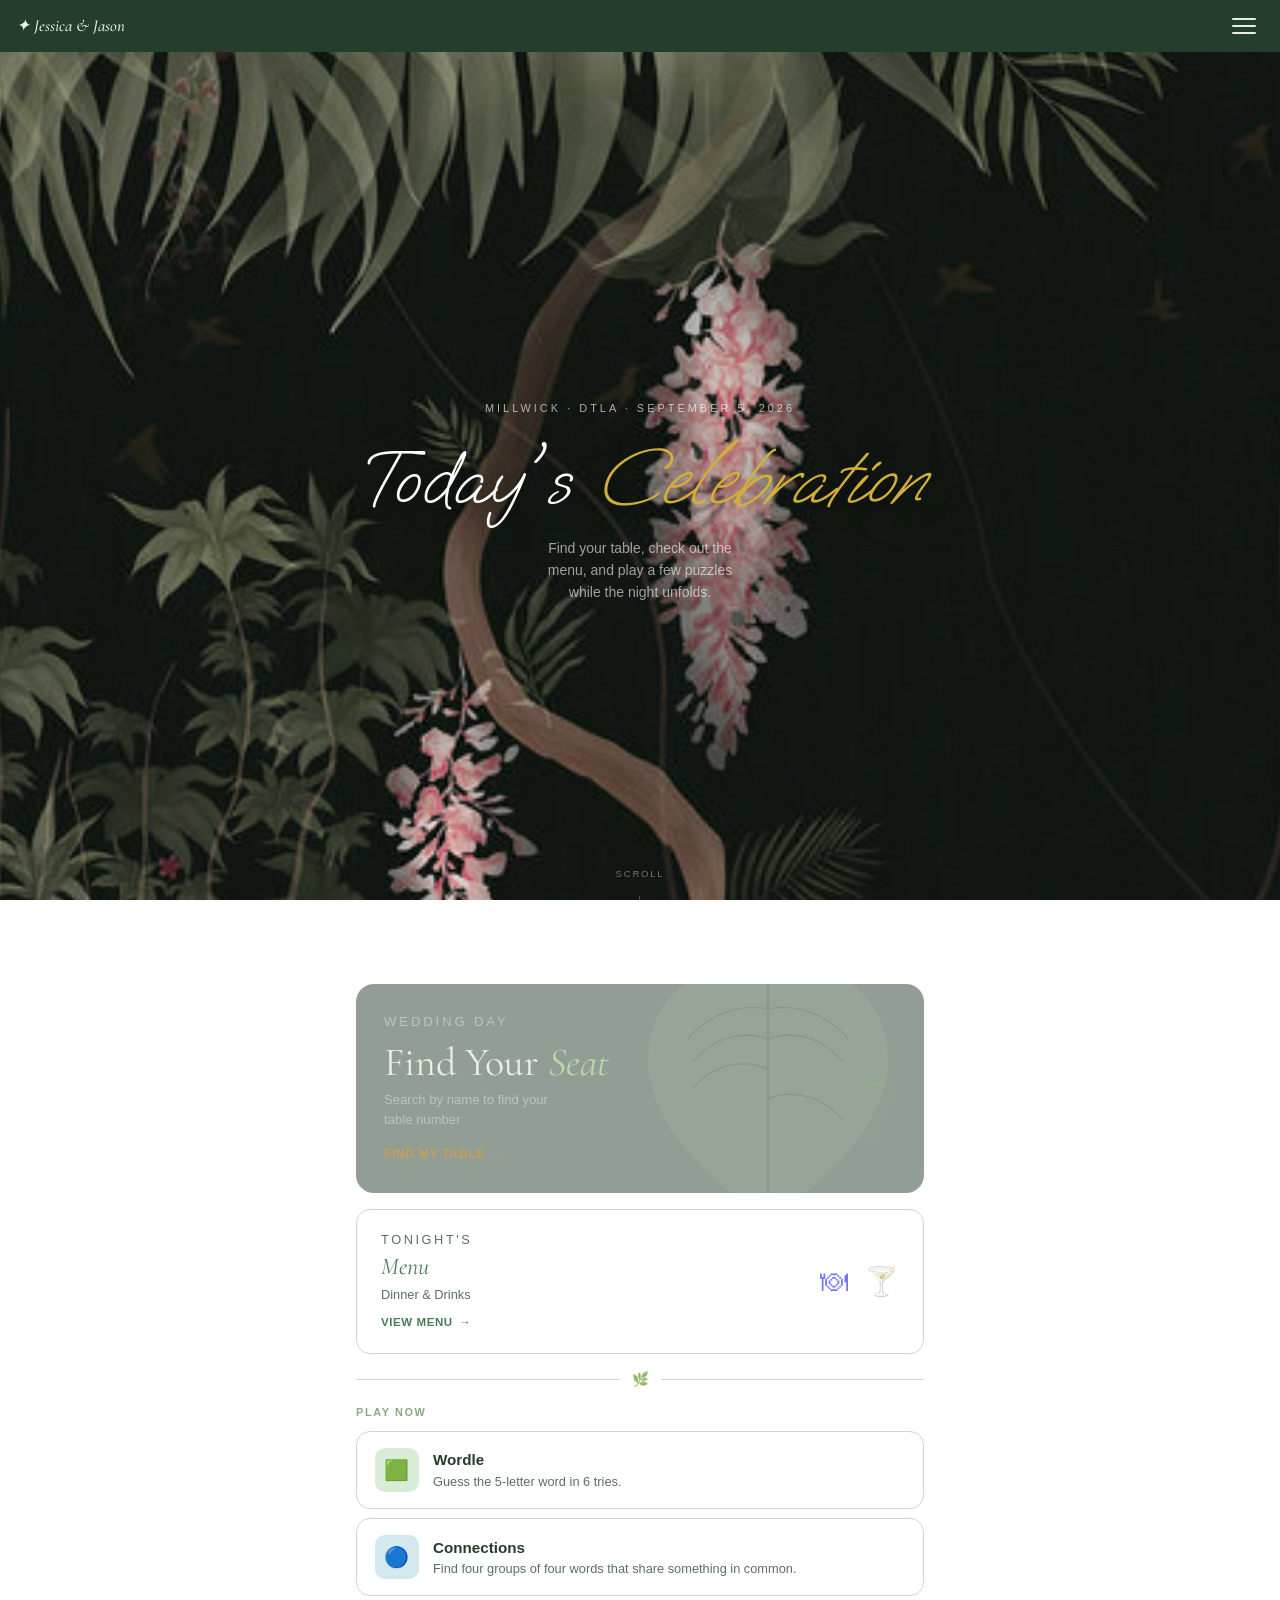
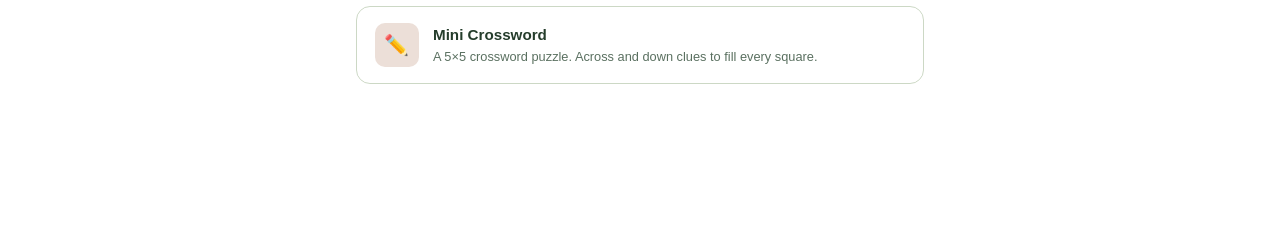
==== commit d9e7c621: "fix main pg" ====
--- a/index.html
+++ b/index.html
@@ -19,60 +19,33 @@
        Scroll container: intercepts scroll events only
        ============================================================ */
 
-    /* Fake scroll container — just to capture scroll events */
-    .scroll-capture {
-      position: fixed;
-      inset: 0;
-      overflow-y: scroll;
-      z-index: 15; /* above content, below splash */
-      pointer-events: none; /* doesn't block taps */
-    }
-
-    .scroll-capture-inner {
-      height: 300vh; /* tall enough to scroll */
-    }
-
-    /* Splash: fixed, moves up via JS transform as user scrolls */
+    /* Splash: normal flow, user physically scrolls past it */
     .splash {
-      position: fixed;
-      inset: 0;
-      z-index: 20;
+      height: 100dvh;
       display: flex;
       flex-direction: column;
       align-items: center;
       justify-content: center;
       text-align: center;
       padding: 2rem;
-      pointer-events: all;
-      will-change: transform, opacity;
-    }
-
-    .splash.dismissed {
-      opacity: 0;
-      pointer-events: none;
-      transition: opacity 0.4s ease;
+      position: relative;
+      z-index: 2;
+      /* No transition needed — physically scrolls off screen */
     }
 
     /* Spacer not needed */
     .splash-spacer { display: none !important; }
 
-    /* Content panel: fixed, slides up from below via JS transform */
+    /* Content panel: normal flow, sits below splash */
     .content-panel {
-      position: fixed;
-      inset: 0;
-      z-index: 5;
-      overflow-y: auto;
-      -webkit-overflow-scrolling: touch;
+      position: relative;
+      z-index: 1;
       background: transparent;
-      pointer-events: none;
-      will-change: transform, opacity;
-      /* Starts below viewport */
-      transform: translateY(100vh);
+      min-height: 100vh;
     }
 
     .content-panel.visible {
-      pointer-events: all;
-      overflow-y: auto;
+      /* nothing extra needed — already visible */
     }
 
     .content-panel-inner {
@@ -419,11 +392,6 @@
     })();
   </script>
 
-  <!-- SCROLL CAPTURE — intercepts scroll events, invisible -->
-  <div class="scroll-capture" id="scrollCapture">
-    <div class="scroll-capture-inner"></div>
-  </div>
-
   <!-- SPLASH — fixed overlay, fades out on dismiss -->
   <div class="splash" id="splash">
     <p class="splash-eyebrow">Millwick · DTLA · September 5, 2026</p>
@@ -435,23 +403,6 @@
   <!-- CONTENT PANEL — fixed, always rendered, fades in on dismiss -->
   <div class="content-panel" id="contentPanel">
     <div class="content-panel-inner">
-
-      <div class="hero">
-        <svg class="leaf-watermark" width="160" height="200" viewBox="0 0 180 220" fill="none" xmlns="http://www.w3.org/2000/svg">
-          <path d="M90 210 C90 210 20 160 20 90 C20 40 55 10 90 10 C125 10 160 40 160 90 C160 160 90 210 90 210Z" fill="#4a7c59"/>
-          <path d="M90 10 L90 210" stroke="#253d2c" stroke-width="1.5"/>
-          <path d="M90 60 C70 55 50 65 40 80" stroke="#253d2c" stroke-width="1" stroke-linecap="round"/>
-          <path d="M90 80 C75 72 58 78 48 92" stroke="#253d2c" stroke-width="1" stroke-linecap="round"/>
-          <path d="M90 100 C72 92 56 98 46 112" stroke="#253d2c" stroke-width="1" stroke-linecap="round"/>
-          <path d="M90 80 C105 72 122 78 132 92" stroke="#253d2c" stroke-width="1" stroke-linecap="round"/>
-          <path d="M90 60 C110 55 130 65 140 80" stroke="#253d2c" stroke-width="1" stroke-linecap="round"/>
-        </svg>
-        <div class="hero-badge">
-          <p class="hero-eyebrow">Millwick · DTLA</p>
-          <h1>Today's <em>Celebration</em></h1>
-        </div>
-        <p class="desc">Find your table, check out the menu and play some of our favorite daily puzzles while the night unfolds.</p>
-      </div>
 
       <!-- Find Your Seat -->
       <a href="find-your-seat.html" class="seat-tile">
@@ -529,64 +480,54 @@
       }, 400);
     }, 3200);
 
-    // ── Parallax scroll reveal ──
-    // Scroll capture intercepts scroll — splash moves UP, content slides UP from below.
-    // Both driven by JS transforms — no DOM reflow, no repaint, no flicker.
+    // ── Smooth splash dismiss ──
+    // Trigger only when user has scrolled almost completely past the splash.
+    // At that point scrollY ≈ splashH, so switching splash to fixed and
+    // compensating scrollY by splashH lands exactly at 0 — no visible jump.
     (function() {
-      var splash        = document.getElementById('splash');
-      var panel         = document.getElementById('contentPanel');
-      var scrollCapture = document.getElementById('scrollCapture');
-      var done          = false;
-      var pageLoadTime  = Date.now();
-      var vh            = window.innerHeight;
-
-      // Enable scroll capture
-      scrollCapture.style.pointerEvents = 'all';
-
-      function easeOut(t) {
-        return 1 - Math.pow(1 - t, 3);
+      var splash       = document.getElementById('splash');
+      var done         = false;
+      var pageLoadTime = Date.now();
+
+      function dismiss() {
+        if (done) return;
+        done = true;
+        window.removeEventListener('scroll', onScroll);
+
+        var splashH = splash.offsetHeight;
+
+        // Step 1: make invisible FIRST before any layout change
+        splash.style.opacity       = '0';
+        splash.style.pointerEvents = 'none';
+
+        // Step 2: switch to fixed in the same frame — already invisible so no flash
+        splash.style.position = 'fixed';
+        splash.style.top      = '0';
+        splash.style.left     = '0';
+        splash.style.right    = '0';
+        splash.style.bottom   = '0';
+        splash.style.zIndex   = '20';
+
+        // Step 3: compensate scroll position
+        window.scrollTo({ top: Math.max(0, window.scrollY - splashH), behavior: 'instant' });
+
+        // Step 4: remove from DOM after a short delay
+        setTimeout(function() {
+          if (splash.parentNode) splash.parentNode.removeChild(splash);
+        }, 100);
       }
 
       function onScroll() {
-        if (done) return;
-
-        var scrollTop  = scrollCapture.scrollTop;
-        var maxScroll  = scrollCapture.scrollHeight - vh;
-        var progress   = Math.min(scrollTop / maxScroll, 1); // 0 → 1
-        var eased      = easeOut(progress);
-
-        // Splash: translate upward as user scrolls (moves off screen top)
-        splash.style.transform = 'translateY(' + (-eased * vh) + 'px)';
-
-        // Content panel: slide up from below (starts at vh, ends at 0)
-        panel.style.transform = 'translateY(' + ((1 - eased) * vh) + 'px)';
-
-        // Also fade splash out as it moves
-        splash.style.opacity = String(1 - eased);
-
-        // Check trigger: 80% scrolled AND 2 seconds on page
-        var timeOnPage     = Date.now() - pageLoadTime;
-        var scrolledEnough = progress >= 0.8;
+        var timeOnPage = Date.now() - pageLoadTime;
+        var splashH    = splash.offsetHeight;
+        // Trigger when scrolled 95% past the splash AND waited 2s
+        // At 95%, scrollY ≈ splashH so the scroll compensation is near-zero
+        var scrolledEnough = window.scrollY > splashH * 0.95;
         var waitedEnough   = timeOnPage > 2000;
-
-        if (scrolledEnough && waitedEnough) {
-          done = true;
-          scrollCapture.removeEventListener('scroll', onScroll);
-
-          // Snap both to final position cleanly
-          splash.classList.add('dismissed');
-          panel.style.transform = 'translateY(0)';
-          panel.classList.add('visible');
-
-          // Brief delay then hide scroll capture and clean up splash
-          setTimeout(function() {
-            scrollCapture.style.display = 'none';
-            if (splash.parentNode) splash.parentNode.removeChild(splash);
-          }, 500);
-        }
+        if (scrolledEnough && waitedEnough) dismiss();
       }
 
-      scrollCapture.addEventListener('scroll', onScroll, { passive: true });
+      window.addEventListener('scroll', onScroll, { passive: true });
     })();
   </script>
 </body>
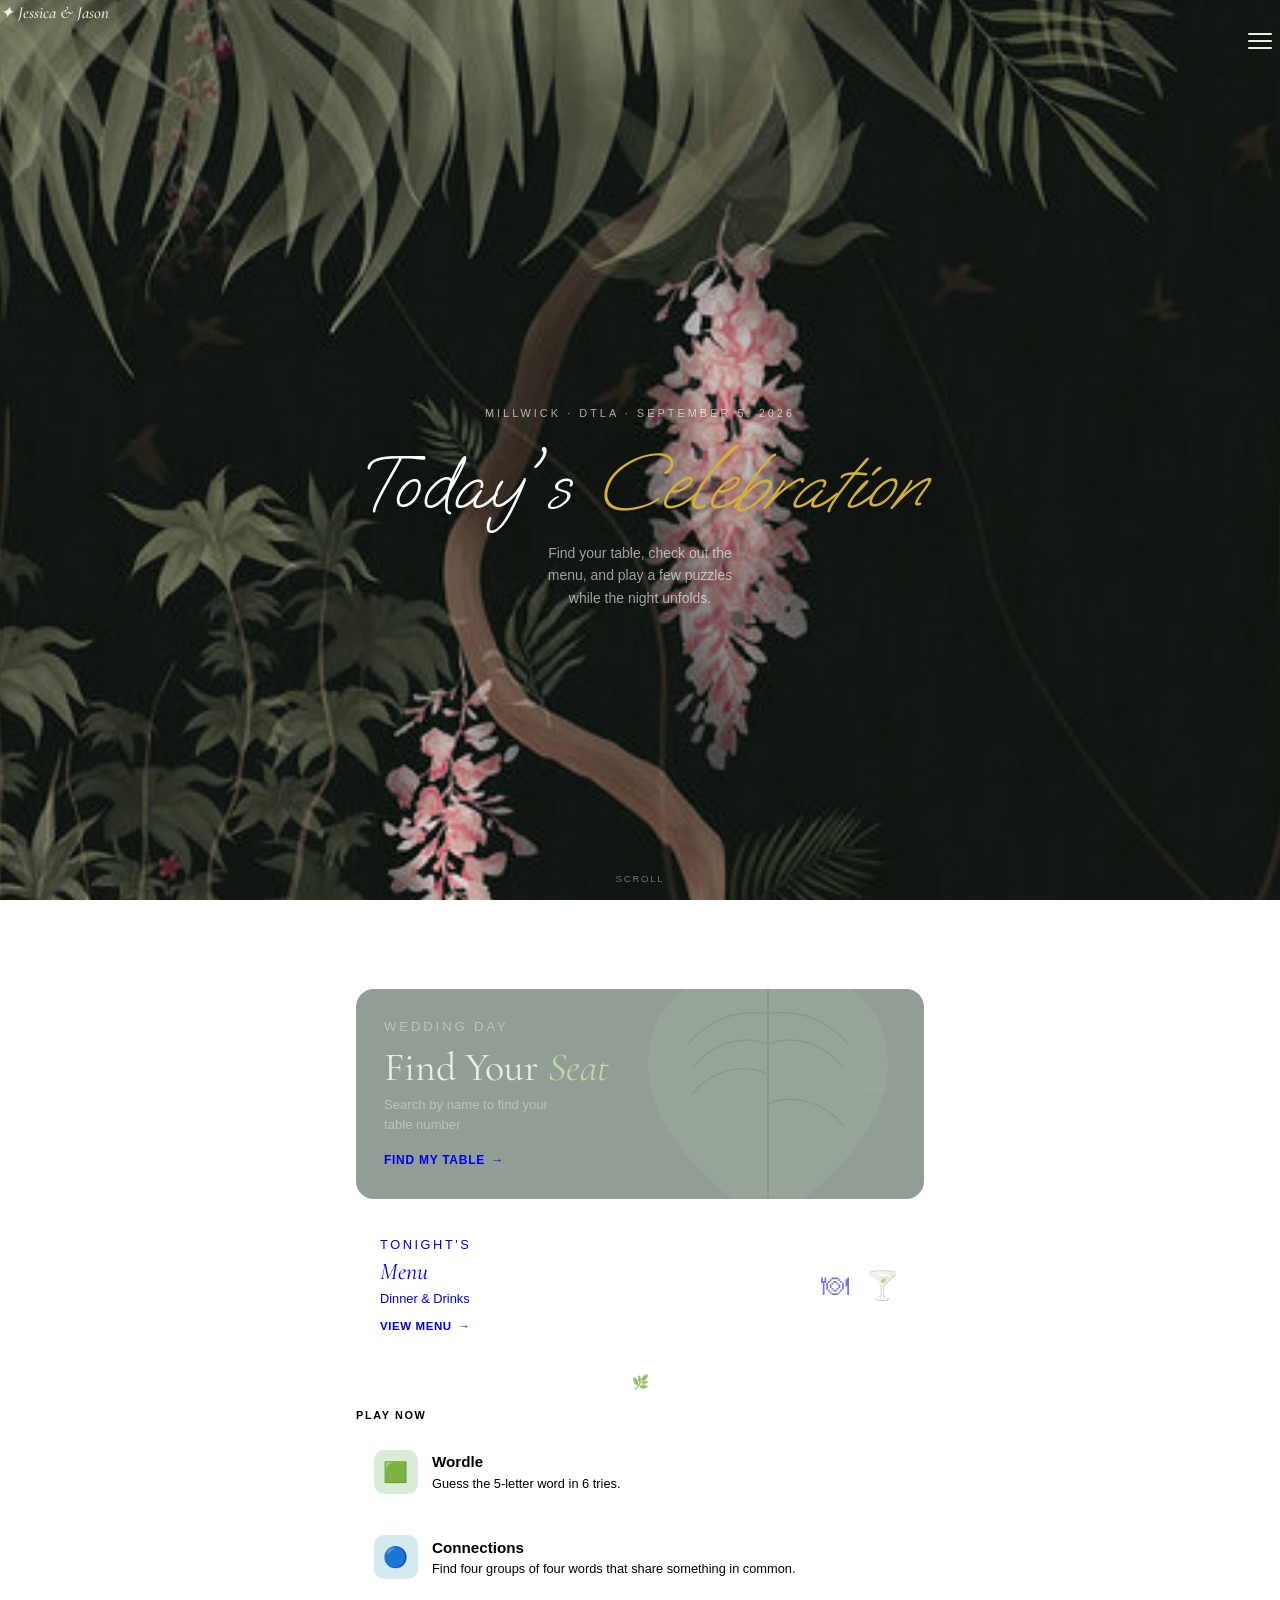
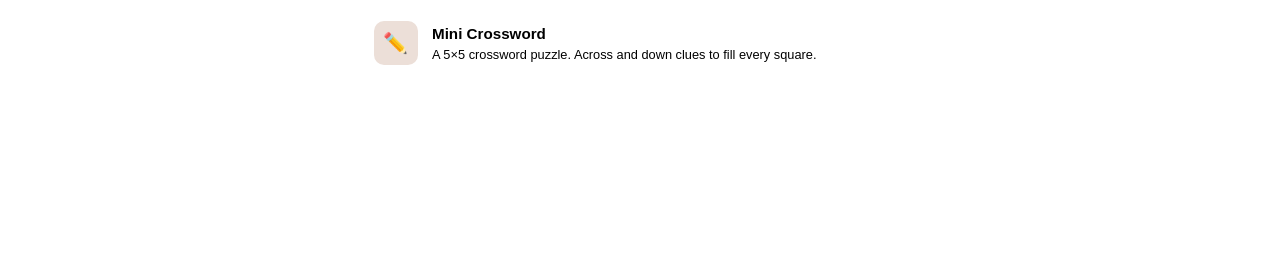
==== commit 756bf2bc: "fix main pg" ====
--- a/index.html
+++ b/index.html
@@ -9,6 +9,7 @@
   <link rel="preconnect" href="https://fonts.googleapis.com">
   <link href="https://fonts.googleapis.com/css2?family=Cormorant+Garamond:ital,wght@0,400;0,500;1,400;1,500&family=Oooh+Baby&display=swap" rel="stylesheet">
   <style>
+    html, body { background: #1a2a1e; }
 
     
 
@@ -494,35 +495,49 @@
         done = true;
         window.removeEventListener('scroll', onScroll);
 
-        var splashH = splash.offsetHeight;
-
-        // Step 1: make invisible FIRST before any layout change
+        var panel = document.querySelector('.content-panel');
+
+        // 1. Snapshot exactly where the content panel is on screen right now
+        var panelTop = panel.getBoundingClientRect().top;
+
+        // 2. Hide splash instantly — no reflow yet
         splash.style.opacity       = '0';
         splash.style.pointerEvents = 'none';
-
-        // Step 2: switch to fixed in the same frame — already invisible so no flash
-        splash.style.position = 'fixed';
-        splash.style.top      = '0';
-        splash.style.left     = '0';
-        splash.style.right    = '0';
-        splash.style.bottom   = '0';
-        splash.style.zIndex   = '20';
-
-        // Step 3: compensate scroll position
-        window.scrollTo({ top: Math.max(0, window.scrollY - splashH), behavior: 'instant' });
-
-        // Step 4: remove from DOM after a short delay
+        splash.style.position      = 'fixed';
+        splash.style.inset         = '0';
+
+        // 3. Freeze content panel at its current visual position using fixed+top
+        //    This means removing the splash won't cause any jump
+        panel.style.position  = 'fixed';
+        panel.style.top       = panelTop + 'px';
+        panel.style.left      = '0';
+        panel.style.right     = '0';
+        panel.style.bottom    = '0';
+        panel.style.overflowY = 'auto';
+
+        // 4. Remove splash — panel is fixed so page height change has no effect
+        if (splash.parentNode) splash.parentNode.removeChild(splash);
+
+        // 5. Animate panel gliding up to its final position (top: 0)
+        requestAnimationFrame(function() {
+          requestAnimationFrame(function() {
+            panel.style.transition = 'top 0.45s cubic-bezier(0.25, 0.46, 0.45, 0.94)';
+            panel.style.top        = '0';
+          });
+        });
+
+        // 6. Clean up after animation
         setTimeout(function() {
-          if (splash.parentNode) splash.parentNode.removeChild(splash);
-        }, 100);
+          panel.style.transition = '';
+        }, 500);
       }
 
       function onScroll() {
-        var timeOnPage = Date.now() - pageLoadTime;
-        var splashH    = splash.offsetHeight;
-        // Trigger when scrolled 95% past the splash AND waited 2s
-        // At 95%, scrollY ≈ splashH so the scroll compensation is near-zero
-        var scrolledEnough = window.scrollY > splashH * 0.95;
+        var timeOnPage     = Date.now() - pageLoadTime;
+        var splashH        = splash.offsetHeight;
+        // Trigger at 88% — enough that panel is well into view
+        // but not so late that the snap distance is zero (boring)
+        var scrolledEnough = window.scrollY > splashH * 0.88;
         var waitedEnough   = timeOnPage > 2000;
         if (scrolledEnough && waitedEnough) dismiss();
       }
--- a/style.css
+++ b/style.css
@@ -13,12 +13,24 @@
    This works on both Chrome and Safari mobile — no CSS background needed.
    ============================================================ */
 html {
-  /* Background set by JS using screen.height — works on both Chrome and Safari */
+  /* Background set by JS — fallback color matches the image so no white flash */
+  background: #2a2420;
+  min-height: 100%;
+  /* Prevent Chrome pull-to-refresh and bounce that shifts content */
+  overscroll-behavior: none;
+}
+
+body {
+  font-family: -apple-system, BlinkMacSystemFont, "Segoe UI", sans-serif;
   background: transparent;
-  min-height: 100%;
-}
-
-:root {
+  color: var(--text);
+  min-height: 100vh;
+  line-height: 1.5;
+  -webkit-text-size-adjust: 100%;
+  overflow-x: hidden;
+  /* Prevent overscroll bounce on Chrome mobile */
+  overscroll-behavior: none;
+}
   --sage-pale:    #eef2ec;
   --sage-soft:    #d6e2d0;
   --sage-mid:     #8aab7e;
@@ -38,16 +50,6 @@
   --nav-h:        52px;
 }
 
-body {
-  font-family: -apple-system, BlinkMacSystemFont, "Segoe UI", sans-serif;
-  background: transparent;
-  color: var(--text);
-  min-height: 100vh;
-  line-height: 1.5;
-  -webkit-text-size-adjust: 100%;
-  overflow-x: hidden;
-}
-
 /* ============================================================
    NAV
    ============================================================ */
@@ -233,7 +235,7 @@
 .keyboard {
   position: fixed;
   bottom: 0; left: 0; right: 0;
-  background: var(--bg);
+  background: rgba(238, 241, 235, 0.95);
   border-top: 1px solid var(--border);
   padding: 8px 4px 12px;
   display: flex;
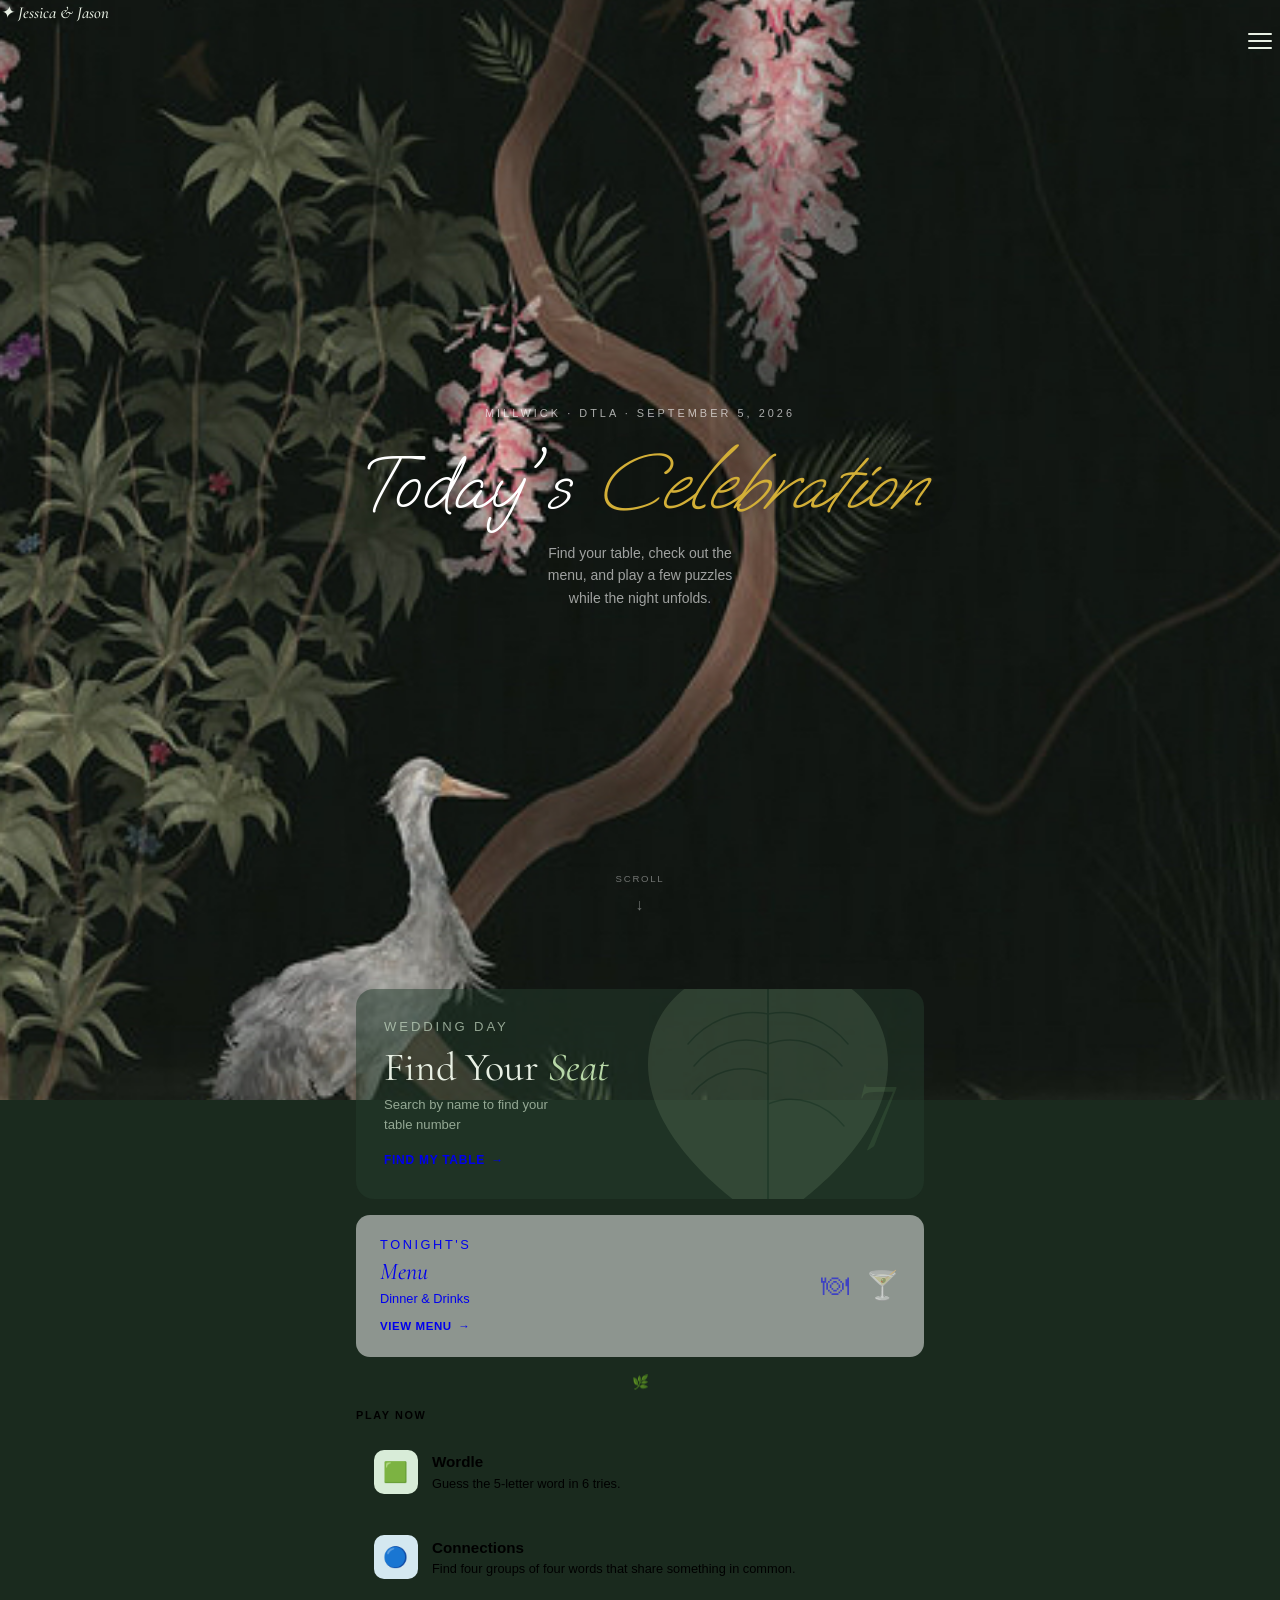
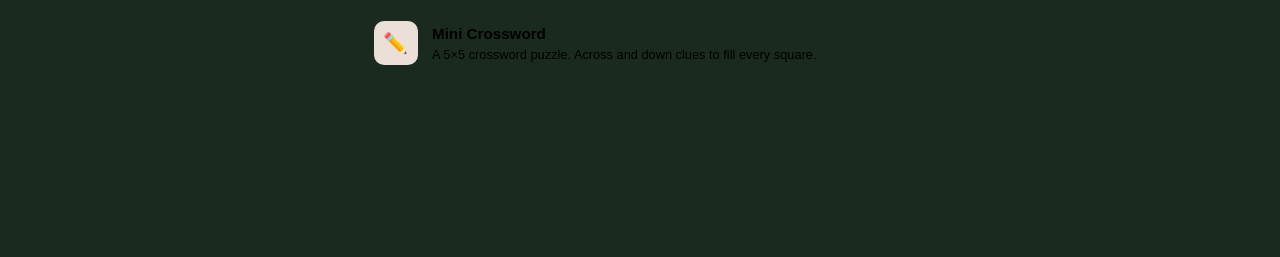
==== commit ae33b2e3: "why scroll so hard;" ====
--- a/index.html
+++ b/index.html
@@ -9,7 +9,6 @@
   <link rel="preconnect" href="https://fonts.googleapis.com">
   <link href="https://fonts.googleapis.com/css2?family=Cormorant+Garamond:ital,wght@0,400;0,500;1,400;1,500&family=Oooh+Baby&display=swap" rel="stylesheet">
   <style>
-    html, body { background: #1a2a1e; }
 
     
 
@@ -22,7 +21,8 @@
 
     /* Splash: normal flow, user physically scrolls past it */
     .splash {
-      height: 100dvh;
+      height: 100vh;   /* fallback */
+      height: 100svh;  /* pinned to the small viewport — never re-resolves */
       display: flex;
       flex-direction: column;
       align-items: center;
@@ -332,7 +332,11 @@
       wrap.style.cssText = [
         'position:fixed',
         'top:0','left:0',
-        'width:100%','height:100%',
+        // Sized to the physical screen, NOT the viewport. The viewport changes
+        // height when the address bar hides; screen.height never does. This is
+        // what stops the background shifting on first scroll.
+        'width:' + (W + 100) + 'px',
+        'height:' + (H + 200) + 'px',
         'z-index:-1',
         'pointer-events:none',
         'overflow:hidden',
@@ -345,12 +349,12 @@
       var bg = document.createElement('div');
       bg.style.cssText = [
         'position:absolute',
-        'top:-50px','left:-50px',
-        'width:calc(100% + 100px)',
-        'height:' + size + 'px',
+        'top:0','left:0',
+        'width:100%',
+        'height:100%',
         'background-image:url("background.jpg")',
         'background-size:cover',
-        'background-position:center top',
+        'background-position:center center',
         'background-repeat:no-repeat',
         // Another compositing hint
         '-webkit-transform:translate3d(0,0,0)',
@@ -362,7 +366,9 @@
       document.body.insertBefore(wrap, document.body.firstChild);
 
       // Strip any competing CSS backgrounds
-      document.documentElement.style.background = 'transparent';
+      // Opaque canvas underneath everything. If any frame renders before the
+      // image composites, it shows this instead of the browser's white default.
+      document.documentElement.style.background = '#1a2a1e';
       document.body.style.background = 'transparent';
     })();
   </script>
@@ -495,49 +501,31 @@
         done = true;
         window.removeEventListener('scroll', onScroll);
 
-        var panel = document.querySelector('.content-panel');
-
-        // 1. Snapshot exactly where the content panel is on screen right now
-        var panelTop = panel.getBoundingClientRect().top;
-
-        // 2. Hide splash instantly — no reflow yet
+        var splashH = splash.offsetHeight;
+
+        // How far past the splash we already are. After the splash is gone the
+        // document is exactly splashH shorter, so this same number is the new
+        // scroll position that leaves every pixel where it currently sits.
+        var carryOver = Math.max(0, window.scrollY - splashH);
+
+        // Hide first, in the same synchronous block, so the browser never gets
+        // a frame in which the splash is painted anywhere new.
         splash.style.opacity       = '0';
         splash.style.pointerEvents = 'none';
-        splash.style.position      = 'fixed';
-        splash.style.inset         = '0';
-
-        // 3. Freeze content panel at its current visual position using fixed+top
-        //    This means removing the splash won't cause any jump
-        panel.style.position  = 'fixed';
-        panel.style.top       = panelTop + 'px';
-        panel.style.left      = '0';
-        panel.style.right     = '0';
-        panel.style.bottom    = '0';
-        panel.style.overflowY = 'auto';
-
-        // 4. Remove splash — panel is fixed so page height change has no effect
-        if (splash.parentNode) splash.parentNode.removeChild(splash);
-
-        // 5. Animate panel gliding up to its final position (top: 0)
-        requestAnimationFrame(function() {
-          requestAnimationFrame(function() {
-            panel.style.transition = 'top 0.45s cubic-bezier(0.25, 0.46, 0.45, 0.94)';
-            panel.style.top        = '0';
-          });
-        });
-
-        // 6. Clean up after animation
-        setTimeout(function() {
-          panel.style.transition = '';
-        }, 500);
+
+        // Remove from flow and restore the equivalent offset together. The panel
+        // stays in normal flow the whole time — nothing is re-positioned, so
+        // there is no reflow frame and nothing to flash.
+        splash.parentNode.removeChild(splash);
+        window.scrollTo(0, carryOver);
       }
 
       function onScroll() {
         var timeOnPage     = Date.now() - pageLoadTime;
         var splashH        = splash.offsetHeight;
-        // Trigger at 88% — enough that panel is well into view
-        // but not so late that the snap distance is zero (boring)
-        var scrolledEnough = window.scrollY > splashH * 0.88;
+        // Must be a full splash-height. That is what makes the swap above
+        // pixel-neutral — at anything less the content would jump.
+        var scrolledEnough = window.scrollY >= splashH;
         var waitedEnough   = timeOnPage > 2000;
         if (scrolledEnough && waitedEnough) dismiss();
       }
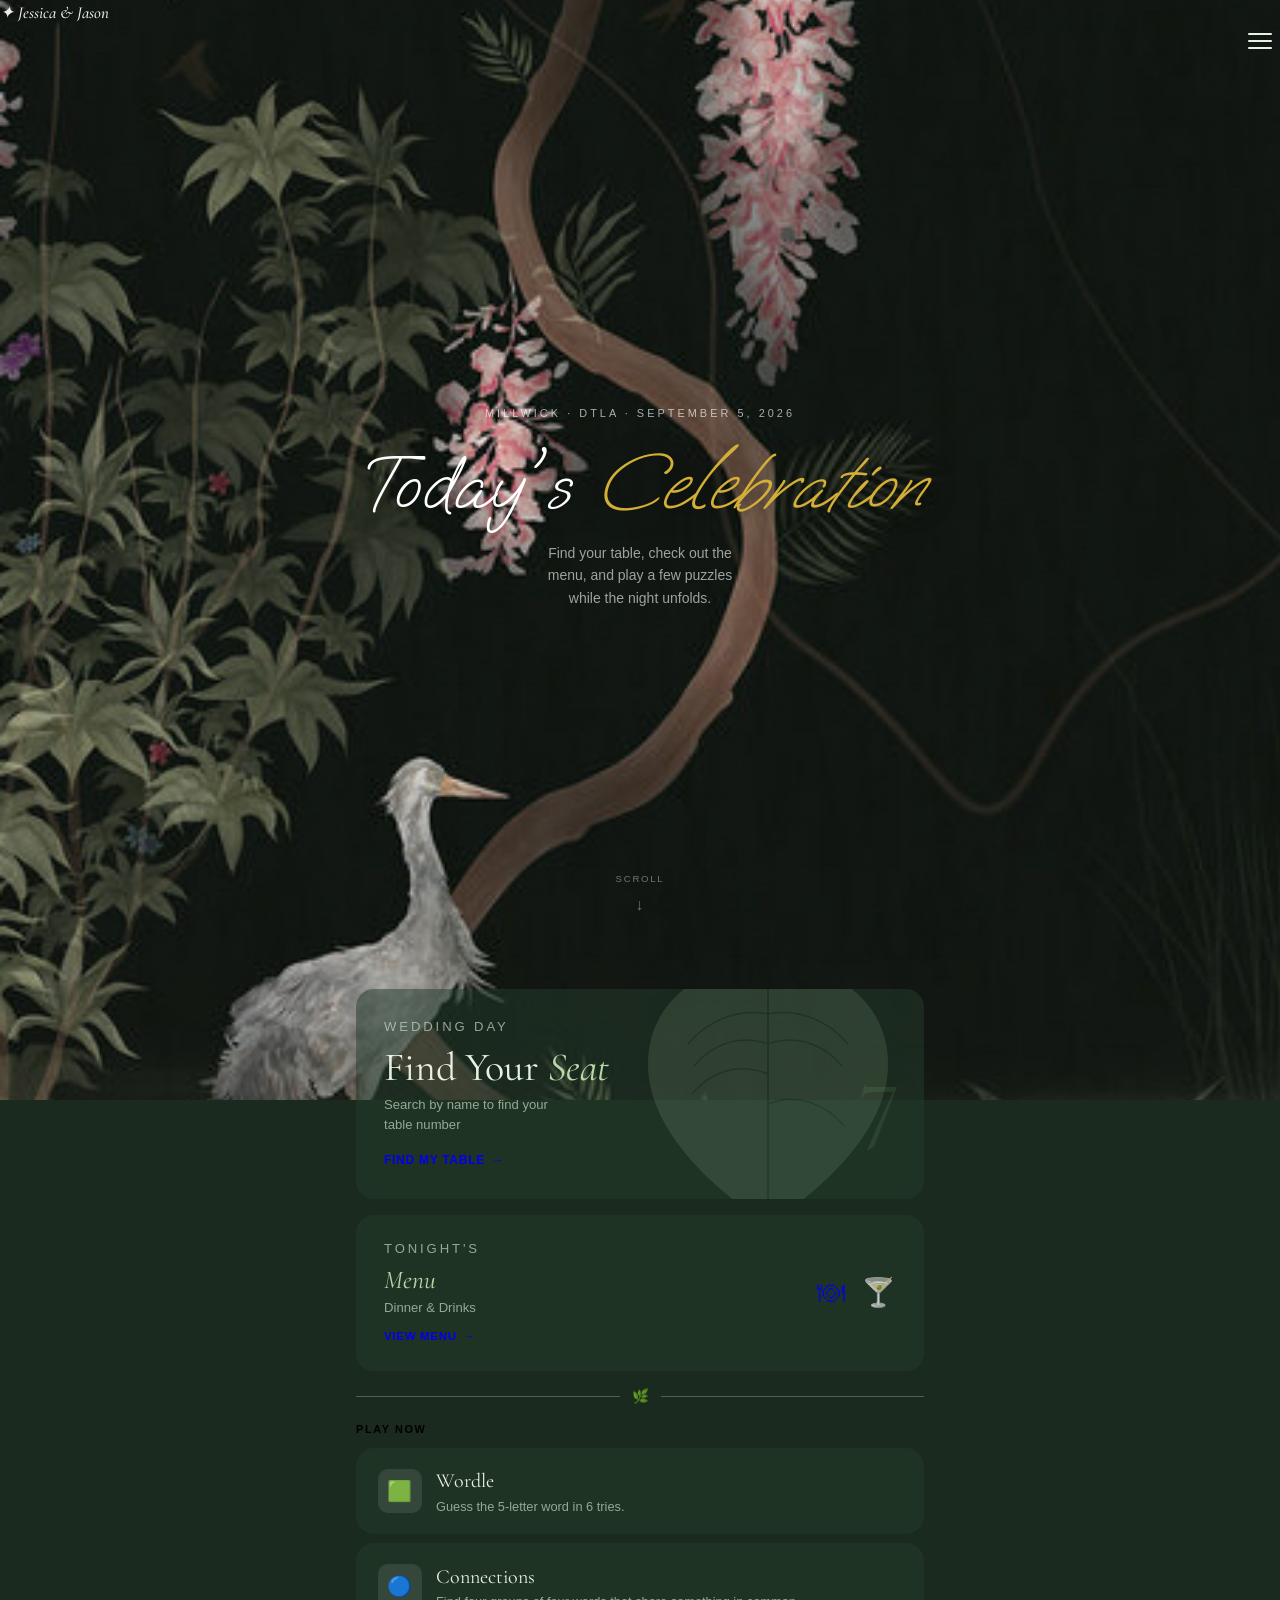
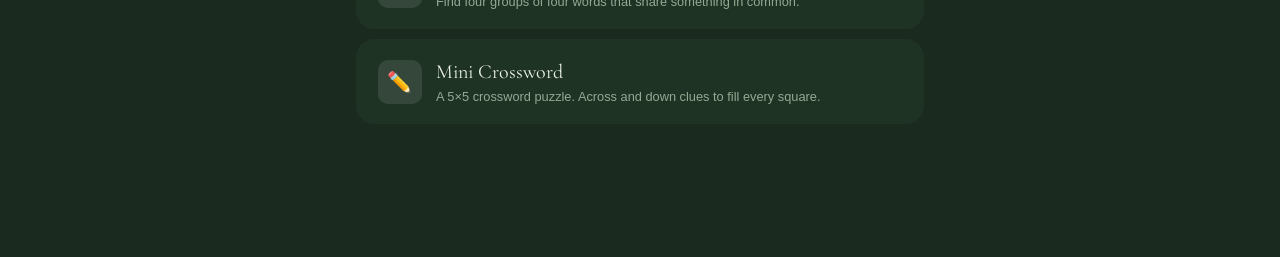
==== commit b881361b: "color" ====
--- a/index.html
+++ b/index.html
@@ -197,32 +197,31 @@
       align-items: center;
       justify-content: space-between;
       text-decoration: none;
-      border-radius: 14px;
-      border: 1px solid var(--border);
-      background: rgba(255, 255, 255, 0.5);
-      padding: 1.25rem 1.5rem;
+      border-radius: 18px;
+      background: rgba(37, 61, 44, 0.5);
+      padding: 1.5rem 1.75rem;
       margin-bottom: 1rem;
     }
 
     .menu-tile-eyebrow {
       font-size: 0.65rem;
-      letter-spacing: 0.2em;
-      text-transform: uppercase;
-      color: var(--sage-mid);
-      margin-bottom: 0.3rem;
+      letter-spacing: 0.22em;
+      text-transform: uppercase;
+      color: var(--gold-warm);
+      margin-bottom: 0.5rem;
     }
 
     .menu-tile h2 {
       font-family: 'Cormorant Garamond', Georgia, serif;
-      font-size: 1.5rem;
+      font-size: 1.6rem;
       font-weight: 400;
-      color: var(--forest);
+      color: #e8f0e4;
       line-height: 1.1;
       margin-bottom: 0.25rem;
     }
 
-    .menu-tile h2 em { font-style: italic; color: var(--sage-deep); }
-    .menu-tile p { font-size: 0.8rem; color: var(--text-muted); }
+    .menu-tile h2 em { font-style: italic; color: #b8d8a8; }
+    .menu-tile p { font-size: 0.82rem; color: rgba(200,220,196,0.7); }
 
     .menu-tile .tile-cta {
       display: inline-flex;
@@ -231,13 +230,13 @@
       margin-top: 0.6rem;
       font-size: 0.72rem;
       font-weight: 600;
-      color: var(--sage-deep);
-      letter-spacing: 0.05em;
+      color: var(--gold-warm);
+      letter-spacing: 0.06em;
       text-transform: uppercase;
     }
 
     .menu-tile .tile-cta::after { content: '→'; }
-    .menu-tile-icons { font-size: 1.75rem; flex-shrink: 0; opacity: 0.55; }
+    .menu-tile-icons { font-size: 1.75rem; flex-shrink: 0; opacity: 0.75; }
 
     /* ---- Divider ---- */
     .leaf-divider {
@@ -253,10 +252,10 @@
       content: '';
       flex: 1;
       height: 1px;
-      background: var(--border);
-    }
-
-    .leaf-divider span { font-size: 0.85rem; opacity: 0.7; }
+      background: rgba(255, 255, 255, 0.25);
+    }
+
+    .leaf-divider span { font-size: 0.85rem; opacity: 0.9; }
 
     .splash-eyebrow {
       font-size: 0.68rem;
--- a/style.css
+++ b/style.css
@@ -18,6 +18,19 @@
   min-height: 100%;
   /* Prevent Chrome pull-to-refresh and bounce that shifts content */
   overscroll-behavior: none;
+}
+
+/* ---- Hide scrollbar (scrolling still works) ---- */
+html {
+  scrollbar-width: none;      /* Firefox, Chrome 121+ */
+  -ms-overflow-style: none;   /* legacy Edge */
+}
+
+html::-webkit-scrollbar,
+body::-webkit-scrollbar {
+  width: 0;
+  height: 0;
+  display: none;              /* Safari, older Chrome */
 }
 
 body {
@@ -185,12 +198,11 @@
 .game-grid { display: grid; grid-template-columns: 1fr; gap: 0.6rem; }
 
 .game-card {
-  background: var(--surface);
-  border: 1px solid var(--border);
-  border-radius: var(--radius-lg);
-  padding: 1rem 1.1rem;
+  background: rgba(37, 61, 44, 0.5);
+  border-radius: 18px;
+  padding: 1.15rem 1.35rem;
   text-decoration: none;
-  color: var(--text);
+  color: #e8f0e4;
   display: flex;
   align-items: center;
   gap: 0.9rem;
@@ -198,7 +210,7 @@
   touch-action: manipulation;
 }
 
-.game-card:active { border-color: var(--sage-mid); }
+.game-card:active { background: rgba(37, 61, 44, 0.65); }
 
 .game-card .icon {
   width: 44px; height: 44px;
@@ -208,12 +220,18 @@
   flex-shrink: 0;
 }
 
-.icon-wordle  { background: #d8ecd8; }
-.icon-connect { background: #d4e8f0; }
-.icon-cross   { background: #ecdfd8; }
-
-.game-card h2 { font-size: 0.95rem; font-weight: 700; margin-bottom: 0.1rem; color: var(--forest); }
-.game-card p  { font-size: 0.8rem; color: var(--text-muted); line-height: 1.3; }
+.icon-wordle,
+.icon-connect,
+.icon-cross { background: rgba(255, 255, 255, 0.1); }
+
+.game-card h2 {
+  font-family: 'Cormorant Garamond', Georgia, serif;
+  font-size: 1.25rem;
+  font-weight: 400;
+  margin-bottom: 0.15rem;
+  color: #e8f0e4;
+}
+.game-card p  { font-size: 0.8rem; color: rgba(200,220,196,0.7); line-height: 1.3; }
 
 /* ---- WIN / LOSE banner ---- */
 .result-banner {
@@ -312,6 +330,6 @@
   font-weight: 700;
   letter-spacing: 0.15em;
   text-transform: uppercase;
-  color: var(--sage-mid);
+  color: var(--gold-warm);
   margin-bottom: 0.65rem;
 }
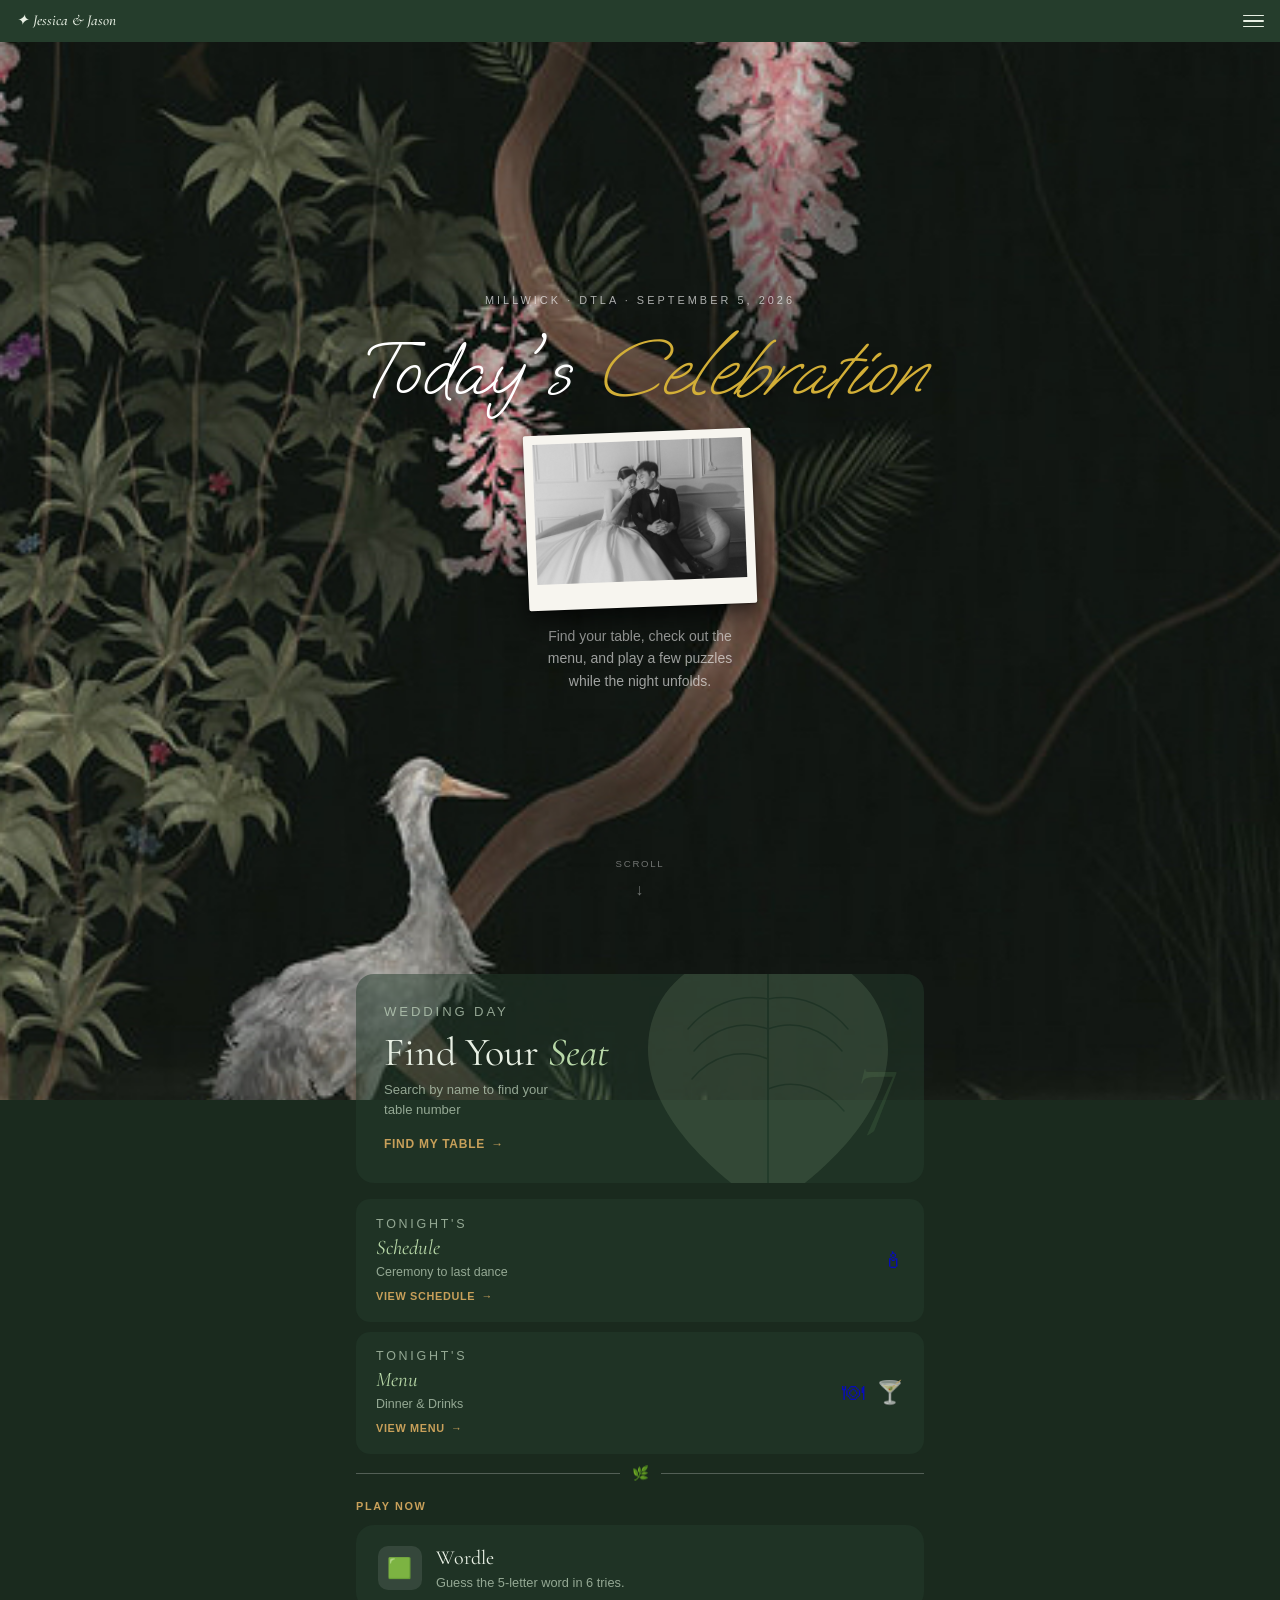
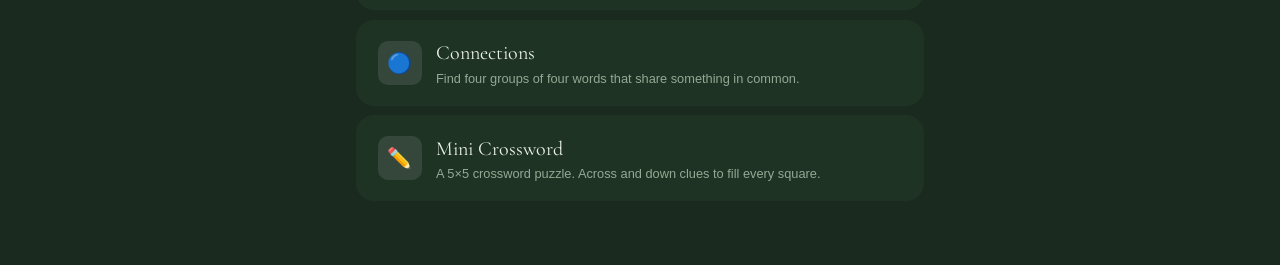
==== commit f4a1ef51: "cohesive" ====
--- a/index.html
+++ b/index.html
@@ -197,10 +197,10 @@
       align-items: center;
       justify-content: space-between;
       text-decoration: none;
-      border-radius: 18px;
+      border-radius: 14px;
       background: rgba(37, 61, 44, 0.5);
-      padding: 1.5rem 1.75rem;
-      margin-bottom: 1rem;
+      padding: 0.95rem 1.25rem;
+      margin-bottom: 0.6rem;
     }
 
     .menu-tile-eyebrow {
@@ -208,27 +208,27 @@
       letter-spacing: 0.22em;
       text-transform: uppercase;
       color: var(--gold-warm);
-      margin-bottom: 0.5rem;
+      margin-bottom: 0.25rem;
     }
 
     .menu-tile h2 {
       font-family: 'Cormorant Garamond', Georgia, serif;
-      font-size: 1.6rem;
+      font-size: 1.3rem;
       font-weight: 400;
       color: #e8f0e4;
       line-height: 1.1;
-      margin-bottom: 0.25rem;
+      margin-bottom: 0.15rem;
     }
 
     .menu-tile h2 em { font-style: italic; color: #b8d8a8; }
-    .menu-tile p { font-size: 0.82rem; color: rgba(200,220,196,0.7); }
+    .menu-tile p { font-size: 0.78rem; color: rgba(200,220,196,0.7); }
 
     .menu-tile .tile-cta {
       display: inline-flex;
       align-items: center;
       gap: 0.4rem;
-      margin-top: 0.6rem;
-      font-size: 0.72rem;
+      margin-top: 0.4rem;
+      font-size: 0.68rem;
       font-weight: 600;
       color: var(--gold-warm);
       letter-spacing: 0.06em;
@@ -236,7 +236,7 @@
     }
 
     .menu-tile .tile-cta::after { content: '→'; }
-    .menu-tile-icons { font-size: 1.75rem; flex-shrink: 0; opacity: 0.75; }
+    .menu-tile-icons { font-size: 1.4rem; flex-shrink: 0; opacity: 0.75; }
 
     /* ---- Divider ---- */
     .leaf-divider {
@@ -276,6 +276,36 @@
     }
 
     .splash-title em { font-style: italic; color: #D3AF37; }
+
+    /* Polaroid resting on the page: thick uneven border (real polaroids have a
+       deeper chin), slight tilt, and a layered shadow so it reads as an object
+       sitting on the surface rather than a flat image. */
+    .polaroid {
+      display: inline-block;
+      background: #f7f5ef;
+      padding: 9px 9px 26px;
+      border-radius: 2px;
+      margin: 0.25rem 0 1.1rem;
+      transform: rotate(-2.2deg);
+      box-shadow:
+        0 1px 2px rgba(0,0,0,0.35),
+        0 8px 18px rgba(0,0,0,0.45),
+        0 18px 40px rgba(0,0,0,0.35);
+    }
+
+    /* 3:2 window matching the photo, so nothing is cropped */
+    .polaroid img {
+      display: block;
+      width: 210px;
+      height: 140px;
+      object-fit: contain;
+      background: #f7f5ef;
+    }
+
+    @media (max-width: 380px) {
+      .polaroid { padding: 7px 7px 21px; margin-bottom: 0.9rem; }
+      .polaroid img { width: 174px; height: 116px; }
+    }
 
     .splash-sub {
       font-size: 0.875rem;
@@ -374,12 +404,14 @@
 
   <!-- NAV -->
   <nav class="site-nav">
-    <a href="index.html" class="logo">✦ Jessica &amp; Jason</a>
+    <a href="index.html" class="logo">&#10022; Jessica &amp; Jason</a>
     <button class="nav-toggle" id="navToggle" aria-label="Open menu">
       <span></span><span></span><span></span>
     </button>
     <ul class="nav-links" id="navLinks">
+      <li><a href="index.html" class="active">Home</a></li>
       <li><a href="find-your-seat.html">Find Seat</a></li>
+      <li><a href="schedule.html">Schedule</a></li>
       <li><a href="menu.html">Menu</a></li>
       <li><a href="wordle.html">Wordle</a></li>
       <li><a href="connections.html">Connections</a></li>
@@ -402,6 +434,9 @@
   <div class="splash" id="splash">
     <p class="splash-eyebrow">Millwick · DTLA · September 5, 2026</p>
     <p class="splash-title">Today's <em>Celebration</em></p>
+    <div class="polaroid">
+      <img src="couple.jpg" alt="Jessica and Jason" width="210" height="140" />
+    </div>
     <p class="splash-sub">Find your table, check out the menu, and play a few puzzles while the night unfolds.</p>
     <div class="scroll-hint">scroll</div>
   </div>
@@ -429,6 +464,17 @@
         <p>Search by name to find your table number</p>
         <span class="tile-cta">Find my table</span>
         <div class="corner-number" id="cornerNum">7</div>
+      </a>
+
+      <!-- Schedule tile -->
+      <a href="schedule.html" class="menu-tile">
+        <div class="menu-tile-left">
+          <p class="menu-tile-eyebrow">Tonight's</p>
+          <h2><em>Schedule</em></h2>
+          <p>Ceremony to last dance</p>
+          <span class="tile-cta">View schedule</span>
+        </div>
+        <div class="menu-tile-icons">🕯</div>
       </a>
 
       <!-- Menu tile -->
--- a/style.css
+++ b/style.css
@@ -44,6 +44,11 @@
   /* Prevent overscroll bounce on Chrome mobile */
   overscroll-behavior: none;
 }
+
+/* ============================================================
+   PALETTE
+   ============================================================ */
+:root {
   --sage-pale:    #eef2ec;
   --sage-soft:    #d6e2d0;
   --sage-mid:     #8aab7e;
@@ -60,7 +65,7 @@
   --text-muted:   #5a7060;
   --radius:       8px;
   --radius-lg:    14px;
-  --nav-h:        52px;
+  --nav-h:        42px;
 }
 
 /* ============================================================
@@ -80,42 +85,48 @@
 
 .site-nav .logo {
   font-family: 'Cormorant Garamond', Georgia, serif;
-  font-size: 1.05rem;
+  font-size: 0.95rem;
   font-weight: 500;
   font-style: italic;
   text-decoration: none;
   color: #e8f0e4;
   white-space: nowrap;
   flex-shrink: 0;
+  line-height: 1;
+  display: flex;
+  align-items: center;
 }
 
 .nav-toggle {
   display: flex;
   flex-direction: column;
   justify-content: center;
-  gap: 5px;
+  gap: 4px;
   background: none;
   border: none;
   cursor: pointer;
-  padding: 8px;
+  /* Padding expands the tap target to ~40x41px on a 42px bar; the negative
+     right margin pulls the bars back so they still align to the 1rem edge. */
+  padding: 14px 10px;
   margin-left: auto;
+  margin-right: -10px;
   z-index: 201;
   -webkit-tap-highlight-color: transparent;
 }
 
 .nav-toggle span {
   display: block;
-  width: 24px;
-  height: 2px;
+  width: 21px;
+  height: 1.5px;
   background: #e8f0e4;
   border-radius: 2px;
   transition: transform 0.25s ease, opacity 0.25s ease;
   transform-origin: center;
 }
 
-.nav-toggle.open span:nth-child(1) { transform: translateY(7px) rotate(45deg); }
+.nav-toggle.open span:nth-child(1) { transform: translateY(5.5px) rotate(45deg); }
 .nav-toggle.open span:nth-child(2) { opacity: 0; transform: scaleX(0); }
-.nav-toggle.open span:nth-child(3) { transform: translateY(-7px) rotate(-45deg); }
+.nav-toggle.open span:nth-child(3) { transform: translateY(-5.5px) rotate(-45deg); }
 
 .nav-links {
   display: none;
@@ -123,11 +134,13 @@
   position: fixed;
   top: var(--nav-h);
   left: 0; right: 0;
-  background: var(--forest-dark);
+  /* Explicit opaque dark sage — not a variable, so nothing can render it
+     see-through against the background image */
+  background: #26402d;
   list-style: none;
-  padding: 0.5rem 0 1rem;
+  padding: 0.25rem 0 0.4rem;
   z-index: 199;
-  box-shadow: 0 8px 32px rgba(0,0,0,0.3);
+  box-shadow: 0 8px 28px rgba(0,0,0,0.4);
 }
 
 .nav-links.open { display: flex; }
@@ -136,19 +149,23 @@
 .nav-links a {
   display: block;
   text-decoration: none;
-  color: rgba(232,240,228,0.75);
-  font-size: 1rem;
-  font-weight: 500;
-  padding: 0.9rem 1.5rem;
-  border-bottom: 1px solid rgba(255,255,255,0.05);
+  color: var(--gold-warm);
+  font-size: 0.78rem;
+  font-weight: 600;
+  letter-spacing: 0.13em;
+  text-transform: uppercase;
+  padding: 0.62rem 1rem;          /* same 1rem left edge as the logo */
+  border-bottom: 1px solid rgba(200,160,90,0.12);
   transition: background 0.15s, color 0.15s;
   -webkit-tap-highlight-color: transparent;
 }
+
+.nav-links li:last-child a { border-bottom: none; }
 
 .nav-links a:active,
 .nav-links a.active {
-  background: rgba(255,255,255,0.08);
-  color: #e8f0e4;
+  background: rgba(200,160,90,0.12);
+  color: #e8c88a;
 }
 
 /* ---- PAGE LAYOUT ---- */
